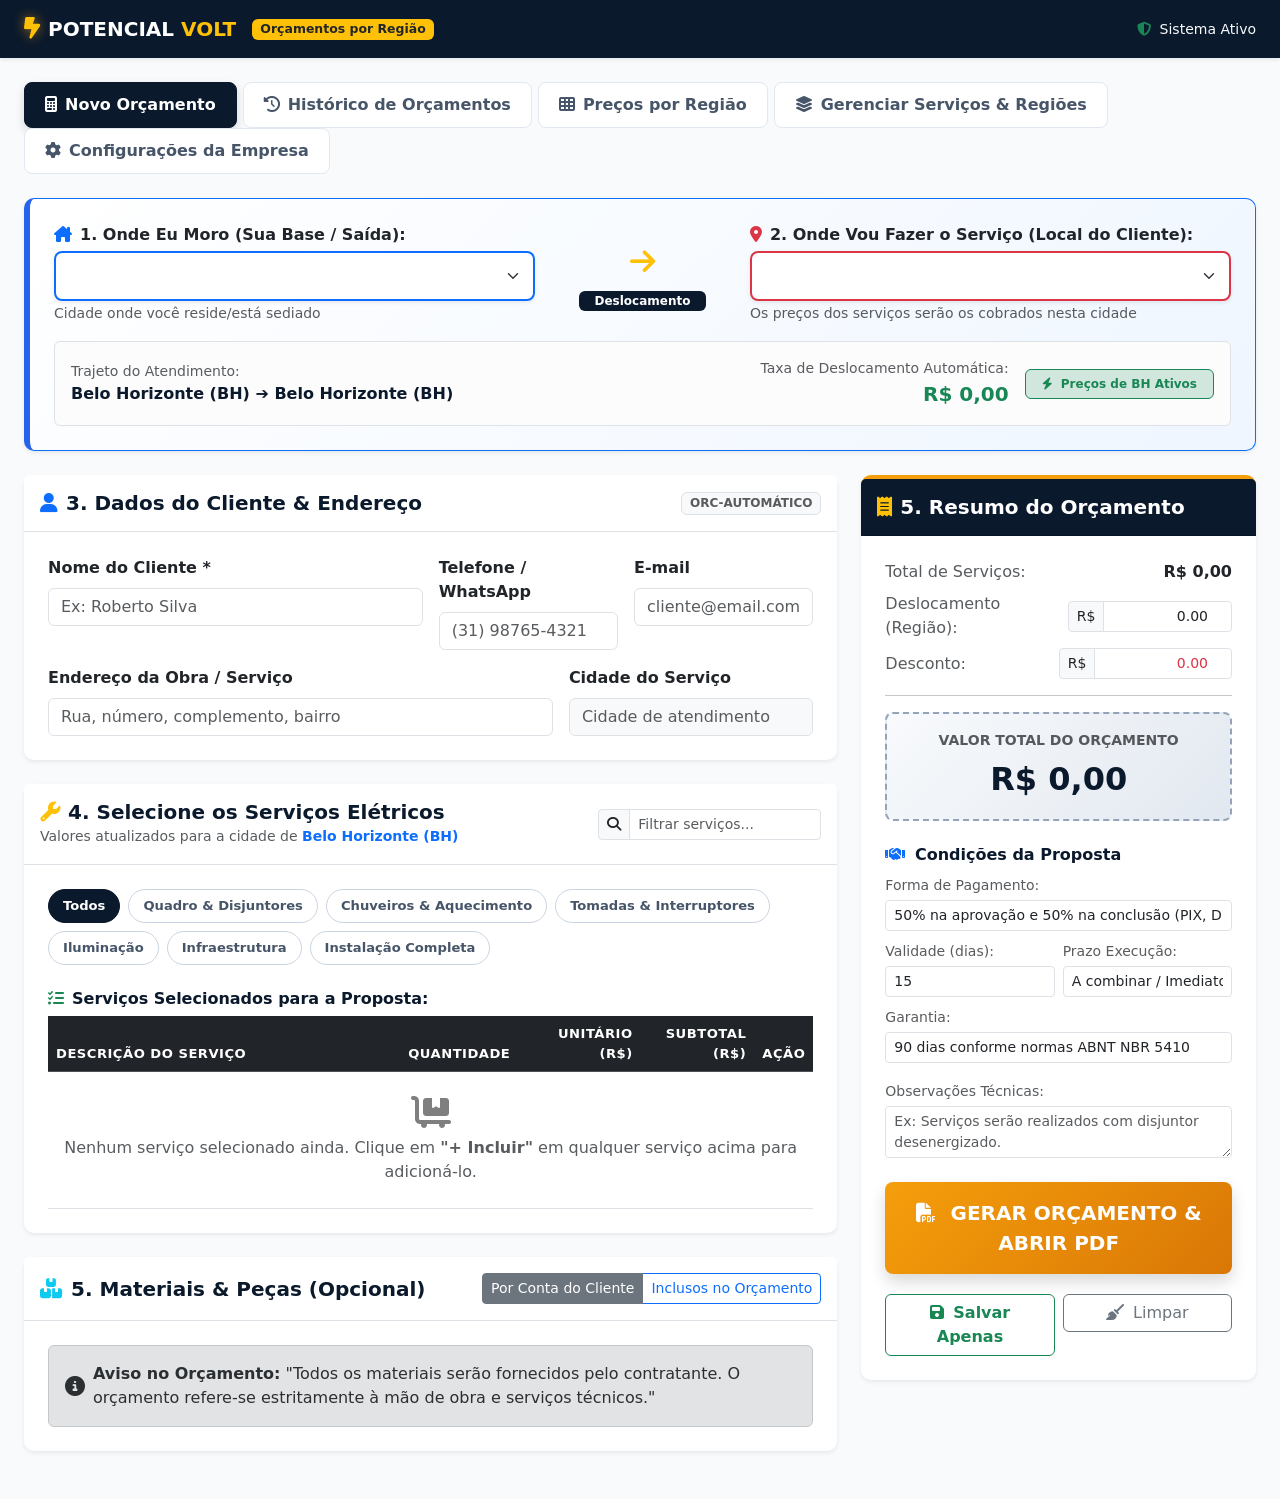
==== templates/index.html @ 9f89e62c "Publicacao Potencial Volt na Vercel" ====
<!DOCTYPE html>
<html lang="pt-BR">
<head>
    <meta charset="UTF-8">
    <meta name="viewport" content="width=device-width, initial-scale=1.0, user-scalable=no">
    <title>Potencial Volt - Orçamentos Elétricos</title>
    <!-- PWA / App Mobile -->
    <link rel="manifest" href="/static/manifest.json">
    <meta name="theme-color" content="#0f172a">
    <meta name="apple-mobile-web-app-capable" content="yes">
    <meta name="apple-mobile-web-app-status-bar-style" content="black-translucent">
    <meta name="apple-mobile-web-app-title" content="Potencial Volt">
    <link rel="icon" type="image/svg+xml" href="/static/icons/icon.svg">
    <link rel="apple-touch-icon" href="/static/icons/icon.svg">
    <!-- Bootstrap 5 CSS -->
    <link href="https://cdn.jsdelivr.net/npm/bootstrap@5.3.3/dist/css/bootstrap.min.css" rel="stylesheet">
    <!-- FontAwesome Icons -->
    <link href="https://cdnjs.cloudflare.com/ajax/libs/font-awesome/6.5.1/css/all.min.css" rel="stylesheet">
    <link rel="stylesheet" href="/static/css/style.css">
</head>
<body>

    <!-- NAVBAR PRINCIPAL -->
    <nav class="navbar navbar-expand-lg navbar-dark bg-dark-navy sticky-top shadow-sm">
        <div class="container-fluid px-4">
            <a class="navbar-brand d-flex align-items-center gap-2 fw-bold" href="#">
                <span class="brand-bolt"><i class="fa-solid fa-bolt-lightning text-warning"></i></span>
                <span class="text-white">POTENCIAL <span class="text-warning">VOLT</span></span>
                <span class="badge bg-warning text-dark ms-2 fw-semibold fs-7">Orçamentos por Região</span>
            </a>
            <div class="d-flex align-items-center gap-2">
                <button type="button" class="btn btn-warning btn-sm fw-bold d-none text-dark shadow-sm" id="btnInstalarApp" onclick="instalarAppPWA()">
                    <i class="fa-solid fa-mobile-screen-button me-1"></i> Instalar no Celular
                </button>
                <span class="text-light small d-none d-md-inline" id="navEmpresaNome"><i class="fa-solid fa-shield-halved text-success me-1"></i> Sistema Ativo</span>
            </div>
        </div>
    </nav>

    <!-- CONTAINER PRINCIPAL -->
    <div class="container-fluid px-4 py-4">

        <!-- NAVEGAÇÃO EM ABAS -->
        <ul class="nav nav-pills custom-pills mb-4" id="mainTab" role="tablist">
            <li class="nav-item" role="presentation">
                <button class="nav-link active" id="novo-orcamento-tab" data-bs-toggle="pill" data-bs-target="#novo-orcamento" type="button" role="tab">
                    <i class="fa-solid fa-calculator me-2"></i>Novo Orçamento
                </button>
            </li>
            <li class="nav-item" role="presentation">
                <button class="nav-link" id="historico-tab" data-bs-toggle="pill" data-bs-target="#historico" type="button" role="tab" onclick="carregarHistorico()">
                    <i class="fa-solid fa-clock-rotate-left me-2"></i>Histórico de Orçamentos
                </button>
            </li>
            <li class="nav-item" role="presentation">
                <button class="nav-link" id="matriz-tab" data-bs-toggle="pill" data-bs-target="#matriz" type="button" role="tab" onclick="carregarMatrizPrecos()">
                    <i class="fa-solid fa-table-cells me-2"></i>Preços por Região
                </button>
            </li>
            <li class="nav-item" role="presentation">
                <button class="nav-link" id="cadastros-tab" data-bs-toggle="pill" data-bs-target="#cadastros" type="button" role="tab" onclick="carregarCadastros()">
                    <i class="fa-solid fa-layer-group me-2"></i>Gerenciar Serviços & Regiões
                </button>
            </li>
            <li class="nav-item" role="presentation">
                <button class="nav-link" id="config-tab" data-bs-toggle="pill" data-bs-target="#config" type="button" role="tab" onclick="carregarConfiguracoes()">
                    <i class="fa-solid fa-gear me-2"></i>Configurações da Empresa
                </button>
            </li>
        </ul>

        <!-- CONTEÚDO DAS ABAS -->
        <div class="tab-content" id="mainTabContent">

            <!-- ========================================== -->
            <!-- ABA 1: NOVO ORÇAMENTO -->
            <!-- ========================================== -->
            <div class="tab-pane fade show active" id="novo-orcamento" role="tabpanel">
                
                <!-- SELETOR DUPLO: ONDE EU MORO -> ONDE VOU FAZER O SERVIÇO -->
                <div class="card region-selector-card shadow-sm mb-4 border-primary">
                    <div class="card-body p-3 p-md-4">
                        <div class="row align-items-center g-3">
                            <div class="col-md-5">
                                <label for="selectOrigem" class="form-label fw-bold text-dark mb-1">
                                    <i class="fa-solid fa-house-chimney text-primary me-2"></i>1. Onde Eu Moro (Sua Base / Saída):
                                </label>
                                <select id="selectOrigem" class="form-select form-select-lg fw-bold border-2 border-primary shadow-sm" onchange="aoMudarRota()">
                                    <!-- Carregado via JS -->
                                </select>
                                <small class="text-muted">Cidade onde você reside/está sediado</small>
                            </div>
                            
                            <div class="col-md-2 text-center d-none d-md-block">
                                <div class="route-arrow-icon my-1">
                                    <i class="fa-solid fa-arrow-right text-warning"></i>
                                </div>
                                <span class="badge bg-navy text-white px-3 py-1">Deslocamento</span>
                            </div>

                            <div class="col-md-5">
                                <label for="selectDestino" class="form-label fw-bold text-dark mb-1">
                                    <i class="fa-solid fa-location-dot text-danger me-2"></i>2. Onde Vou Fazer o Serviço (Local do Cliente):
                                </label>
                                <select id="selectDestino" class="form-select form-select-lg fw-bold border-2 border-danger shadow-sm" onchange="aoMudarRota()">
                                    <!-- Carregado via JS -->
                                </select>
                                <small class="text-muted">Os preços dos serviços serão os cobrados nesta cidade</small>
                            </div>
                        </div>

                        <!-- BANNER DO TRAJETO E TAXA CALCULADA -->
                        <div class="alert alert-light border mt-3 mb-0 d-flex justify-content-between align-items-center flex-wrap gap-2">
                            <div>
                                <span class="text-muted small d-block">Trajeto do Atendimento:</span>
                                <strong class="fs-6 text-navy" id="textoTrajeto">Belo Horizonte (BH) ➔ Belo Horizonte (BH)</strong>
                            </div>
                            <div class="d-flex align-items-center gap-3">
                                <div class="text-end">
                                    <span class="text-muted small d-block">Taxa de Deslocamento Automática:</span>
                                    <strong class="fs-5 text-success" id="badgeTaxaDeslocamento">R$ 0,00</strong>
                                </div>
                                <div class="badge bg-success-subtle text-success border border-success px-3 py-2">
                                    <i class="fa-solid fa-bolt me-1"></i> Preços de <span id="badgeCidadeDestino">BH</span> Ativos
                                </div>
                            </div>
                        </div>
                    </div>
                </div>

                <div class="row g-4">
                    <!-- COLUNA ESQUERDA: CLIENTE E SERVIÇOS -->
                    <div class="col-xl-8">

                        <!-- DADOS DO CLIENTE -->
                        <div class="card shadow-sm mb-4 border-0">
                            <div class="card-header bg-white py-3 border-bottom d-flex justify-content-between align-items-center">
                                <h5 class="mb-0 fw-bold text-navy"><i class="fa-solid fa-user me-2 text-primary"></i>3. Dados do Cliente & Endereço</h5>
                                <div class="d-flex align-items-center gap-2">
                                    <span class="badge bg-warning text-dark border d-none" id="bannerModoEdicao"><i class="fa-solid fa-pen-to-square me-1"></i> Editando Orçamento</span>
                                    <span class="badge bg-light text-muted border" id="numeroOrcamentoPreview">ORC-AUTOMÁTICO</span>
                                </div>
                            </div>
                            <div class="card-body p-4">
                                <input type="hidden" id="orcamentoEmEdicaoId" value="">
                                <div class="row g-3">
                                    <div class="col-md-6">
                                        <label class="form-label fw-semibold">Nome do Cliente *</label>
                                        <input type="text" class="form-control" id="clienteNome" placeholder="Ex: Roberto Silva" required>
                                    </div>
                                    <div class="col-md-3">
                                        <label class="form-label fw-semibold">Telefone / WhatsApp</label>
                                        <input type="text" class="form-control" id="clienteTelefone" placeholder="(31) 98765-4321">
                                    </div>
                                    <div class="col-md-3">
                                        <label class="form-label fw-semibold">E-mail</label>
                                        <input type="email" class="form-control" id="clienteEmail" placeholder="cliente@email.com">
                                    </div>
                                    <div class="col-md-8">
                                        <label class="form-label fw-semibold">Endereço da Obra / Serviço</label>
                                        <input type="text" class="form-control" id="clienteEndereco" placeholder="Rua, número, complemento, bairro">
                                    </div>
                                    <div class="col-md-4">
                                        <label class="form-label fw-semibold">Cidade do Serviço</label>
                                        <input type="text" class="form-control bg-light" id="clienteCidade" placeholder="Cidade de atendimento" readonly>
                                    </div>
                                </div>
                            </div>
                        </div>

                        <!-- FORMULÁRIO DE SELEÇÃO DE SERVIÇOS -->
                        <div class="card shadow-sm mb-4 border-0">
                            <div class="card-header bg-white py-3 border-bottom d-flex justify-content-between align-items-center flex-wrap gap-2">
                                <div>
                                    <h5 class="mb-0 fw-bold text-navy"><i class="fa-solid fa-wrench me-2 text-warning"></i>4. Selecione os Serviços Elétricos</h5>
                                    <small class="text-muted">Valores atualizados para a cidade de <strong class="text-primary" id="subtituloCidadeServicos">Belo Horizonte (BH)</strong></small>
                                </div>
                                <div class="input-group input-group-sm w-auto">
                                    <span class="input-group-text bg-light"><i class="fa-solid fa-magnifying-glass"></i></span>
                                    <input type="text" class="form-control" id="buscaServicoRapido" placeholder="Filtrar serviços..." onkeyup="filtrarCatalogoServicos()">
                                </div>
                            </div>
                            <div class="card-body p-4">

                                <!-- FILTRO DE CATEGORIAS -->
                                <div class="d-flex flex-wrap gap-2 mb-3" id="containerCategoriasFiltro">
                                    <button type="button" class="category-pill-btn active" onclick="filtrarPorCategoria('todas', this)">Todos</button>
                                    <button type="button" class="category-pill-btn" onclick="filtrarPorCategoria('Quadro de Distribuição', this)">Quadro & Disjuntores</button>
                                    <button type="button" class="category-pill-btn" onclick="filtrarPorCategoria('Chuveiros & Aquecimento', this)">Chuveiros & Aquecimento</button>
                                    <button type="button" class="category-pill-btn" onclick="filtrarPorCategoria('Tomadas e Interruptores', this)">Tomadas & Interruptores</button>
                                    <button type="button" class="category-pill-btn" onclick="filtrarPorCategoria('Iluminação', this)">Iluminação</button>
                                    <button type="button" class="category-pill-btn" onclick="filtrarPorCategoria('Infraestrutura', this)">Infraestrutura</button>
                                    <button type="button" class="category-pill-btn" onclick="filtrarPorCategoria('Instalação Completa', this)">Instalação Completa</button>
                                </div>

                                <!-- GRADE DE CARDS DE SERVIÇOS PARA SELEÇÃO DIRETA -->
                                <div class="row g-3 mb-4" id="gradeCardsServicos" style="max-height: 480px; overflow-y: auto;">
                                    <!-- Renderizado dinamicamente via JS -->
                                </div>

                                <!-- TABELA DE ITENS SELECIONADOS NO ORÇAMENTO -->
                                <h6 class="fw-bold text-navy mt-4 mb-2"><i class="fa-solid fa-list-check me-2 text-success"></i>Serviços Selecionados para a Proposta:</h6>
                                <div class="table-responsive">
                                    <table class="table table-hover align-middle mb-0" id="tabelaItensOrcamento">
                                        <thead class="table-dark">
                                            <tr>
                                                <th style="width: 48%;">Descrição do Serviço</th>
                                                <th style="width: 16%;" class="text-center">Quantidade</th>
                                                <th style="width: 16%;" class="text-end">Unitário (R$)</th>
                                                <th style="width: 15%;" class="text-end">Subtotal (R$)</th>
                                                <th style="width: 5%;" class="text-center">Ação</th>
                                            </tr>
                                        </thead>
                                        <tbody id="corpoItensOrcamento">
                                            <tr id="linhaSemItens">
                                                <td colspan="5" class="text-center py-4 text-muted">
                                                    <i class="fa-solid fa-cart-flatbed fa-2x mb-2 text-black-50 d-block"></i>
                                                    Nenhum serviço selecionado ainda. Clique em <strong>"+ Incluir"</strong> em qualquer serviço acima para adicioná-lo.
                                                </td>
                                            </tr>
                                        </tbody>
                                    </table>
                                </div>
                            </div>
                        </div>

                        <!-- MATERIAIS (OPCIONAL) -->
                        <div class="card shadow-sm mb-4 border-0">
                            <div class="card-header bg-white py-3 border-bottom">
                                <div class="d-flex justify-content-between align-items-center flex-wrap gap-2">
                                    <h5 class="mb-0 fw-bold text-navy"><i class="fa-solid fa-boxes-stacked me-2 text-info"></i>5. Materiais & Peças (Opcional)</h5>
                                    <div class="d-flex gap-2 align-items-center flex-wrap">
                                        <div class="btn-group btn-group-sm" role="group">
                                            <input type="radio" class="btn-check" name="materiaisModo" id="modoMatCliente" value="cliente" checked onchange="atualizarModoMateriais()">
                                            <label class="btn btn-outline-secondary" for="modoMatCliente">Por Conta do Cliente</label>

                                            <input type="radio" class="btn-check" name="materiaisModo" id="modoMatIncluso" value="incluso" onchange="atualizarModoMateriais()">
                                            <label class="btn btn-outline-primary" for="modoMatIncluso">Inclusos no Orçamento</label>
                                        </div>
                                    </div>
                                </div>
                            </div>
                            <div class="card-body p-4" id="painelMateriais">
                                <div id="alertaMateriaisCliente" class="alert alert-secondary d-flex align-items-center gap-2 mb-0">
                                    <i class="fa-solid fa-circle-info fs-5"></i>
                                    <div><strong>Aviso no Orçamento:</strong> "Todos os materiais serão fornecidos pelo contratante. O orçamento refere-se estritamente à mão de obra e serviços técnicos."</div>
                                </div>

                                <div id="areaAdicionarMateriais" style="display: none;">
                                    <!-- BOTÃO SUGERIR MATERIAIS -->
                                    <div class="alert alert-info border-info d-flex justify-content-between align-items-center mb-3 py-2">
                                        <div>
                                            <i class="fa-solid fa-wand-magic-sparkles me-2"></i>
                                            <strong>Sugestão Automática:</strong> O sistema pode sugerir os principais componentes com preços de mercado (BH/MG) baseado nos serviços selecionados.
                                        </div>
                                        <button type="button" class="btn btn-info btn-sm fw-bold text-white ms-3 text-nowrap" onclick="sugerirMateriais()" id="btnSugerirMateriais">
                                            <i class="fa-solid fa-bolt me-1"></i> Sugerir Materiais
                                        </button>
                                    </div>

                                    <div class="p-3 bg-light rounded-3 mb-3 border">
                                        <div class="row g-2 align-items-end">
                                            <div class="col-md-5">
                                                <label class="form-label fw-semibold small text-muted">Descrição do Material</label>
                                                <input type="text" class="form-control" id="inputMatDescricao" placeholder="Ex: Cabo Flexível 6mm², Disjuntor 32A...">
                                            </div>
                                            <div class="col-md-2">
                                                <label class="form-label fw-semibold small text-muted">Unidade</label>
                                                <input type="text" class="form-control" id="inputMatUnidade" value="un" placeholder="un / m / rolo">
                                            </div>
                                            <div class="col-md-2">
                                                <label class="form-label fw-semibold small text-muted">Quantidade</label>
                                                <input type="number" class="form-control" id="inputMatQtd" value="1" min="1" step="0.5">
                                            </div>
                                            <div class="col-md-2">
                                                <label class="form-label fw-semibold small text-muted">Valor Unit. (R$)</label>
                                                <input type="number" class="form-control" id="inputMatPreco" value="0.00" step="0.5">
                                            </div>
                                            <div class="col-md-1">
                                                <button type="button" class="btn btn-info text-white w-100 fw-bold" onclick="adicionarMaterial()">
                                                    <i class="fa-solid fa-plus"></i>
                                                </button>
                                            </div>
                                        </div>
                                    </div>
                                    <div class="table-responsive">
                                        <table class="table table-sm align-middle" id="tabelaMateriais">
                                            <thead class="table-light">
                                                <tr>
                                                    <th>Material</th>
                                                    <th class="text-center">Qtd</th>
                                                    <th class="text-end">Unit. (R$)</th>
                                                    <th class="text-end">Subtotal (R$)</th>
                                                    <th class="text-center">Ação</th>
                                                </tr>
                                            </thead>
                                            <tbody id="corpoMateriais">
                                                <tr><td colspan="5" class="text-center text-muted small py-2">Nenhum material listado.</td></tr>
                                            </tbody>
                                        </table>
                                    </div>
                                </div>
                            </div>
                        </div>

                    </div>

                    <!-- COLUNA DIREITA: RESUMO, CONDIÇÕES E EMISSÃO -->
                    <div class="col-xl-4">

                        <!-- CARD RESUMO FINANCEIRO -->
                        <div class="card shadow-sm mb-4 border-0 card-totais sticky-lg-top" style="top: 80px;">
                            <div class="card-header bg-navy text-white py-3">
                                <h5 class="mb-0 fw-bold"><i class="fa-solid fa-receipt me-2 text-warning"></i>5. Resumo do Orçamento</h5>
                            </div>
                            <div class="card-body p-4">

                                <div class="d-flex justify-content-between mb-2">
                                    <span class="text-muted">Total de Serviços:</span>
                                    <strong class="fs-6" id="resumoTotalServicos">R$ 0,00</strong>
                                </div>

                                <div class="d-flex justify-content-between mb-2" id="linhaResumoMateriais" style="display: none !important;">
                                    <span class="text-muted">Total de Materiais:</span>
                                    <strong class="fs-6 text-info" id="resumoTotalMateriais">R$ 0,00</strong>
                                </div>

                                <div class="d-flex justify-content-between align-items-center mb-2">
                                    <span class="text-muted">Deslocamento (<span id="resumoNomeRegiao">Região</span>):</span>
                                    <div class="input-group input-group-sm w-50">
                                        <span class="input-group-text">R$</span>
                                        <input type="number" class="form-control text-end" id="inputTaxaDeslocamento" value="0.00" step="5" onchange="recalcularTotais()">
                                    </div>
                                </div>

                                <div class="d-flex justify-content-between align-items-center mb-3">
                                    <span class="text-muted">Desconto:</span>
                                    <div class="input-group input-group-sm w-50">
                                        <span class="input-group-text">R$</span>
                                        <input type="number" class="form-control text-end text-danger" id="inputDesconto" value="0.00" step="5" onchange="recalcularTotais()">
                                    </div>
                                </div>

                                <hr>

                                <div class="total-geral-box p-3 rounded-3 text-center mb-4">
                                    <div class="text-muted small text-uppercase fw-bold mb-1">VALOR TOTAL DO ORÇAMENTO</div>
                                    <div class="fs-2 fw-bolder text-navy" id="resumoTotalGeral">R$ 0,00</div>
                                </div>

                                <!-- CONDIÇÕES COMERCIAIS -->
                                <h6 class="fw-bold text-navy mb-2"><i class="fa-solid fa-handshake me-1 text-primary"></i> Condições da Proposta</h6>
                                
                                <div class="mb-2">
                                    <label class="form-label small text-muted mb-1">Forma de Pagamento:</label>
                                    <input type="text" class="form-control form-control-sm" id="condPagamento" value="50% na aprovação e 50% na conclusão (PIX, Dinheiro ou Cartão)">
                                </div>

                                <div class="row g-2 mb-2">
                                    <div class="col-6">
                                        <label class="form-label small text-muted mb-1">Validade (dias):</label>
                                        <input type="number" class="form-control form-control-sm" id="condValidade" value="15">
                                    </div>
                                    <div class="col-6">
                                        <label class="form-label small text-muted mb-1">Prazo Execução:</label>
                                        <input type="text" class="form-control form-control-sm" id="condPrazo" value="A combinar / Imediato">
                                    </div>
                                </div>

                                <div class="mb-3">
                                    <label class="form-label small text-muted mb-1">Garantia:</label>
                                    <input type="text" class="form-control form-control-sm" id="condGarantia" value="90 dias conforme normas ABNT NBR 5410">
                                </div>

                                <div class="mb-4">
                                    <label class="form-label small text-muted mb-1">Observações Técnicas:</label>
                                    <textarea class="form-control form-control-sm" id="condObservacoes" rows="2" placeholder="Ex: Serviços serão realizados com disjuntor desenergizado."></textarea>
                                </div>

                                <!-- BOTÕES DE AÇÃO -->
                                <div class="d-grid gap-2">
                                    <button type="button" class="btn btn-generate-quote btn-lg fw-bolder py-3 shadow fs-5" onclick="gerarOrcamentoEImprimirPDF()">
                                        <i class="fa-solid fa-file-pdf me-2"></i> GERAR ORÇAMENTO & ABRIR PDF
                                    </button>
                                    <div class="row g-2 mt-1">
                                        <div class="col-6">
                                            <button type="button" class="btn btn-outline-success w-100 fw-bold" onclick="salvarOrcamento(false)">
                                                <i class="fa-solid fa-floppy-disk me-1"></i> Salvar Apenas
                                            </button>
                                        </div>
                                        <div class="col-6">
                                            <button type="button" class="btn btn-outline-secondary w-100" onclick="limparFormularioOrcamento()">
                                                <i class="fa-solid fa-broom me-1"></i> Limpar
                                            </button>
                                        </div>
                                    </div>
                                </div>

                            </div>
                        </div>

                    </div>
                </div>

            </div>

            <!-- ========================================== -->
            <!-- ABA 2: HISTÓRICO DE ORÇAMENTOS -->
            <!-- ========================================== -->
            <div class="tab-pane fade" id="historico" role="tabpanel">
                <div class="card shadow-sm border-0">
                    <div class="card-header bg-white py-3 border-bottom d-flex justify-content-between align-items-center flex-wrap gap-2">
                        <div>
                            <h5 class="mb-0 fw-bold text-navy"><i class="fa-solid fa-folder-open me-2 text-primary"></i>Histórico de Orçamentos Emitidos</h5>
                            <small class="text-muted"><i class="fa-solid fa-computer-mouse me-1 text-primary"></i>Dê <strong>2 cliques</strong> em qualquer orçamento na tabela para abri-lo / imprimir diretamente em PDF.</small>
                        </div>
                        <div class="d-flex gap-2">
                            <input type="text" class="form-control form-control-sm" id="filtroHistorico" placeholder="Pesquisar por cliente, número ou região..." onkeyup="filtrarTabelaHistorico()">
                            <button class="btn btn-outline-primary btn-sm" onclick="carregarHistorico()"><i class="fa-solid fa-rotate-right"></i></button>
                        </div>
                    </div>
                    <div class="card-body p-4">
                        <div class="table-responsive">
                            <table class="table table-hover align-middle" id="tabelaHistorico">
                                <thead class="table-dark">
                                    <tr>
                                        <th>Número</th>
                                        <th>Data</th>
                                        <th>Cliente</th>
                                        <th>Região</th>
                                        <th class="text-end">Valor Total</th>
                                        <th class="text-center">Status</th>
                                        <th class="text-center">Ações</th>
                                    </tr>
                                </thead>
                                <tbody id="corpoHistorico">
                                    <tr><td colspan="7" class="text-center py-4 text-muted">Carregando histórico...</td></tr>
                                </tbody>
                            </table>
                        </div>
                    </div>
                </div>
            </div>

            <!-- ========================================== -->
            <!-- ABA 3: TABELA DE PREÇOS POR REGIÃO -->
            <!-- ========================================== -->
            <div class="tab-pane fade" id="matriz" role="tabpanel">
                <div class="card shadow-sm border-0">
                    <div class="card-header bg-white py-3 border-bottom d-flex justify-content-between align-items-center flex-wrap gap-2">
                        <div>
                            <h5 class="mb-0 fw-bold text-navy"><i class="fa-solid fa-table-cells me-2 text-warning"></i>Tabela Geral de Preços por Região</h5>
                            <small class="text-muted">Você pode alterar qualquer preço diretamente na tabela e clicar em "Salvar". O programa usará esses valores automaticamente nos orçamentos daquela região.</small>
                        </div>
                        <button class="btn btn-primary btn-sm" onclick="carregarMatrizPrecos()">
                            <i class="fa-solid fa-rotate-right me-1"></i>Atualizar Tabela
                        </button>
                    </div>
                    <div class="card-body p-4">
                        <div class="table-responsive" id="containerMatrizPrecos">
                            <div class="text-center py-4 text-muted">Carregando tabela de preços...</div>
                        </div>
                    </div>
                </div>
            </div>

            <!-- ========================================== -->
            <!-- ABA 4: GERENCIAR SERVIÇOS & REGIÕES -->
            <!-- ========================================== -->
            <div class="tab-pane fade" id="cadastros" role="tabpanel">
                <div class="row g-4">
                    <!-- GESTÃO DE REGIÕES -->
                    <div class="col-lg-5">
                        <div class="card shadow-sm border-0 mb-4">
                            <div class="card-header bg-white py-3 border-bottom d-flex justify-content-between align-items-center">
                                <h5 class="mb-0 fw-bold text-navy"><i class="fa-solid fa-map-pin me-2 text-primary"></i>Regiões de Atendimento</h5>
                                <button class="btn btn-sm btn-primary" onclick="abrirModalNovaRegiao()"><i class="fa-solid fa-plus me-1"></i>Nova Região</button>
                            </div>
                            <div class="card-body p-4">
                                <p class="text-muted small">Cadastre as cidades, bairros ou zonas de atendimento. Ao adicionar uma região, os preços são calculados automaticamente e podem ser personalizados.</p>
                                <div class="list-group" id="listaRegioesCadastradas">
                                    <!-- Carregado via JS -->
                                </div>
                            </div>
                        </div>
                    </div>

                    <!-- GESTÃO DE SERVIÇOS -->
                    <div class="col-lg-7">
                        <div class="card shadow-sm border-0 mb-4">
                            <div class="card-header bg-white py-3 border-bottom d-flex justify-content-between align-items-center">
                                <h5 class="mb-0 fw-bold text-navy"><i class="fa-solid fa-screwdriver-wrench me-2 text-warning"></i>Catálogo de Serviços Elétricos</h5>
                                <button class="btn btn-sm btn-warning fw-bold" onclick="abrirModalNovoServico()"><i class="fa-solid fa-plus me-1"></i>Novo Serviço</button>
                            </div>
                            <div class="card-body p-4">
                                <div class="table-responsive">
                                    <table class="table table-hover align-middle table-sm" id="tabelaServicosCadastrados">
                                        <thead class="table-light">
                                            <tr>
                                                <th>Serviço</th>
                                                <th>Categoria</th>
                                                <th>Unidade</th>
                                                <th class="text-end">Preço Base (R$)</th>
                                                <th class="text-center">Ações</th>
                                            </tr>
                                        </thead>
                                        <tbody id="corpoServicosCadastrados">
                                            <!-- Carregado via JS -->
                                        </tbody>
                                    </table>
                                </div>
                            </div>
                        </div>
                    </div>
                </div>
            </div>

            <!-- ========================================== -->
            <!-- ABA 5: CONFIGURAÇÕES DA EMPRESA -->
            <!-- ========================================== -->
            <div class="tab-pane fade" id="config" role="tabpanel">
                <div class="card shadow-sm border-0">
                    <div class="card-header bg-white py-3 border-bottom">
                        <h5 class="mb-0 fw-bold text-navy"><i class="fa-solid fa-building me-2 text-primary"></i>Dados da Potencial Volt para o Cabeçalho do Orçamento</h5>
                    </div>
                    <div class="card-body p-4">
                        <form id="formConfiguracoes" onsubmit="salvarConfiguracoes(event)">
                            <div class="row g-3">
                                <div class="col-md-6">
                                    <label class="form-label fw-semibold">Nome da Empresa</label>
                                    <input type="text" class="form-control" id="cfgEmpresaNome" required>
                                </div>
                                <div class="col-md-6">
                                    <label class="form-label fw-semibold">Slogan / Descrição Curta</label>
                                    <input type="text" class="form-control" id="cfgEmpresaSlogan">
                                </div>
                                <div class="col-md-4">
                                    <label class="form-label fw-semibold">Eletricista / Responsável Técnico</label>
                                    <input type="text" class="form-control" id="cfgResponsavelNome" required>
                                </div>
                                <div class="col-md-4">
                                    <label class="form-label fw-semibold">Telefone / WhatsApp</label>
                                    <input type="text" class="form-control" id="cfgTelefone">
                                </div>
                                <div class="col-md-4">
                                    <label class="form-label fw-semibold">E-mail</label>
                                    <input type="email" class="form-control" id="cfgEmail">
                                </div>
                                <div class="col-md-6">
                                    <label class="form-label fw-semibold">Chave PIX para Pagamentos</label>
                                    <input type="text" class="form-control" id="cfgChavePix" placeholder="CNPJ, E-mail, Celular ou Chave Aleatória">
                                </div>
                                <div class="col-md-6">
                                    <label class="form-label fw-semibold">Cidade Sede</label>
                                    <input type="text" class="form-control" id="cfgCidadeSede">
                                </div>
                                <div class="col-md-6">
                                    <label class="form-label fw-semibold">Termo Padrão de Garantia</label>
                                    <textarea class="form-control" id="cfgGarantiaPadrao" rows="2"></textarea>
                                </div>
                                <div class="col-md-6">
                                    <label class="form-label fw-semibold">Forma Padrão de Pagamento</label>
                                    <textarea class="form-control" id="cfgFormaPagamentoPadrao" rows="2"></textarea>
                                </div>
                            </div>
                            <div class="mt-4 text-end">
                                <button type="submit" class="btn btn-primary px-4 fw-bold">
                                    <i class="fa-solid fa-floppy-disk me-2"></i>Salvar Dados da Empresa
                                </button>
                            </div>
                        </form>
                    </div>
                </div>
            </div>

        </div>

    </div>

    <!-- ==================== MODAL COPIAR WHATSAPP ==================== -->
    <div class="modal fade" id="modalWhatsApp" tabindex="-1">
        <div class="modal-dialog modal-dialog-centered">
            <div class="modal-content">
                <div class="modal-header bg-success text-white">
                    <h5 class="modal-title"><i class="fa-brands fa-whatsapp me-2"></i>Enviar pelo WhatsApp</h5>
                    <button type="button" class="btn-close btn-close-white" data-bs-dismiss="modal"></button>
                </div>
                <div class="modal-body">
                    <p class="small text-muted mb-2">Mensagem formatada e pronta para enviar ao cliente:</p>
                    <textarea class="form-control font-monospace small" id="textoWhatsApp" rows="12" readonly></textarea>
                </div>
                <div class="modal-footer">
                    <button type="button" class="btn btn-secondary" data-bs-dismiss="modal">Fechar</button>
                    <button type="button" class="btn btn-success fw-bold" onclick="copiarTextoWhatsApp()">
                        <i class="fa-solid fa-copy me-1"></i> Copiar Mensagem
                    </button>
                </div>
            </div>
        </div>
    </div>

    <!-- ==================== MODAL NOVA REGIÃO ==================== -->
    <div class="modal fade" id="modalRegiao" tabindex="-1">
        <div class="modal-dialog modal-dialog-centered">
            <div class="modal-content">
                <div class="modal-header bg-navy text-white">
                    <h5 class="modal-title" id="modalRegiaoTitulo"><i class="fa-solid fa-map-location-dot me-2"></i>Cadastrar Região</h5>
                    <button type="button" class="btn-close btn-close-white" data-bs-dismiss="modal"></button>
                </div>
                <div class="modal-body">
                    <form id="formRegiao">
                        <input type="hidden" id="modalRegiaoId">
                        <div class="mb-3">
                            <label class="form-label fw-semibold">Nome da Região *</label>
                            <input type="text" class="form-control" id="modalRegiaoNome" placeholder="Ex: Zona Norte, ABC Paulista, Guarujá" required>
                        </div>
                        <div class="mb-3">
                            <label class="form-label fw-semibold">Cidades / Bairros Abrangidos</label>
                            <input type="text" class="form-control" id="modalRegiaoDescricao" placeholder="Ex: Santo André, São Bernardo, São Caetano">
                        </div>
                        <div class="row g-2 mb-3">
                            <div class="col-6">
                                <label class="form-label fw-semibold">Taxa Deslocamento (R$)</label>
                                <input type="number" class="form-control" id="modalRegiaoTaxa" value="0.00" step="5">
                            </div>
                            <div class="col-6">
                                <label class="form-label fw-semibold">Multiplicador Base</label>
                                <input type="number" class="form-control" id="modalRegiaoMult" value="1.0" step="0.05" title="Ex: 1.20 aplica 20% a mais do preço base">
                                <small class="text-muted">1.0 = base | 1.25 = +25%</small>
                            </div>
                        </div>
                    </form>
                </div>
                <div class="modal-footer">
                    <button type="button" class="btn btn-secondary" data-bs-dismiss="modal">Cancelar</button>
                    <button type="button" class="btn btn-primary fw-bold" onclick="salvarModalRegiao()">Salvar Região</button>
                </div>
            </div>
        </div>
    </div>

    <!-- ==================== MODAL NOVO SERVIÇO ==================== -->
    <div class="modal fade" id="modalServico" tabindex="-1">
        <div class="modal-dialog modal-dialog-centered">
            <div class="modal-content">
                <div class="modal-header bg-navy text-white">
                    <h5 class="modal-title" id="modalServicoTitulo"><i class="fa-solid fa-wrench me-2 text-warning"></i>Cadastrar Serviço Elétrico</h5>
                    <button type="button" class="btn-close btn-close-white" data-bs-dismiss="modal"></button>
                </div>
                <div class="modal-body">
                    <form id="formServico">
                        <input type="hidden" id="modalServicoId">
                        <div class="mb-3">
                            <label class="form-label fw-semibold">Nome do Serviço *</label>
                            <input type="text" class="form-control" id="modalServicoNome" placeholder="Ex: Instalação de Ponto de Chuveiro" required>
                        </div>
                        <div class="row g-2 mb-3">
                            <div class="col-6">
                                <label class="form-label fw-semibold">Categoria</label>
                                <select class="form-select" id="modalServicoCategoria">
                                    <option value="Quadro de Distribuição">Quadro de Distribuição</option>
                                    <option value="Tomadas e Interruptores">Tomadas e Interruptores</option>
                                    <option value="Iluminação">Iluminação</option>
                                    <option value="Chuveiros & Aquecimento">Chuveiros & Aquecimento</option>
                                    <option value="Infraestrutura">Infraestrutura</option>
                                    <option value="Instalação Completa">Instalação Completa</option>
                                    <option value="Automação & Sensores">Automação & Sensores</option>
                                    <option value="Climatização">Climatização</option>
                                    <option value="Diagnóstico & Laudos">Diagnóstico & Laudos</option>
                                    <option value="Geral">Geral</option>
                                </select>
                            </div>
                            <div class="col-6">
                                <label class="form-label fw-semibold">Unidade de Medida</label>
                                <input type="text" class="form-control" id="modalServicoUnidade" value="unidade" placeholder="unidade, metro, ponto, hora">
                            </div>
                        </div>
                        <div class="mb-3">
                            <label class="form-label fw-semibold">Preço Base de Referência (R$) *</label>
                            <input type="number" class="form-control" id="modalServicoPrecoBase" step="1" required>
                            <small class="text-muted">Servirá de referência para calcular o preço padrão de cada região.</small>
                        </div>
                        <div class="mb-3">
                            <label class="form-label fw-semibold">Descrição / Detalhes Técnicos</label>
                            <textarea class="form-control" id="modalServicoDescricao" rows="2" placeholder="O que está incluso na execução do serviço"></textarea>
                        </div>
                    </form>
                </div>
                <div class="modal-footer">
                    <button type="button" class="btn btn-secondary" data-bs-dismiss="modal">Cancelar</button>
                    <button type="button" class="btn btn-warning fw-bold" onclick="salvarModalServico()">Salvar Serviço</button>
                </div>
            </div>
        </div>
    </div>

    <!-- ==================== MODAL ORÇAMENTO PRONTO ==================== -->
    <div class="modal fade" id="modalOrcamentoPronto" tabindex="-1">
        <div class="modal-dialog modal-dialog-centered">
            <div class="modal-content border-0 shadow-lg">
                <div class="modal-header bg-navy text-white">
                    <h5 class="modal-title"><i class="fa-solid fa-circle-check text-success me-2"></i>Orçamento Gerado com Sucesso!</h5>
                    <button type="button" class="btn-close btn-close-white" data-bs-dismiss="modal"></button>
                </div>
                <div class="modal-body text-center p-4">
                    <div class="badge bg-light text-navy border fs-6 mb-2" id="prontoOrcNumero">ORC-2026-0001</div>
                    <h4 class="fw-bolder text-navy mb-1" id="prontoOrcCliente">Cliente</h4>
                    <p class="text-muted small mb-3" id="prontoOrcTrajeto">Belo Horizonte (BH) ➔ Lagoa Santa</p>
                    
                    <div class="p-3 bg-light rounded-3 border mb-3">
                        <span class="text-muted small d-block">VALOR TOTAL DO ORÇAMENTO:</span>
                        <span class="fs-2 fw-bolder text-success" id="prontoOrcTotal">R$ 0,00</span>
                    </div>

                    <div class="d-grid gap-2">
                        <a href="#" target="_blank" class="btn btn-warning btn-lg fw-bold shadow-sm" id="btnProntoImprimirPDF">
                            <i class="fa-solid fa-print me-2"></i> Abrir & Imprimir PDF
                        </a>
                        <button type="button" class="btn btn-success fw-bold" id="btnProntoWhatsApp" onclick="abrirModalWhatsApp(ultimoOrcamentoId)">
                            <i class="fa-brands fa-whatsapp me-2"></i> Enviar pelo WhatsApp
                        </button>
                    </div>
                </div>
                <div class="modal-footer">
                    <button type="button" class="btn btn-secondary w-100" data-bs-dismiss="modal">Criar Novo Orçamento</button>
                </div>
            </div>
        </div>
    </div>

    <!-- Bootstrap 5 JS Bundle -->
    <script src="https://cdn.jsdelivr.net/npm/bootstrap@5.3.3/dist/js/bootstrap.bundle.min.js"></script>
    <script src="/static/js/app.js"></script>

</body>
</html>
---- static/css/style.css ----
/* ESTILOS GERAIS - POTENCIAL VOLT */
:root {
    --navy-main: #0b192c;
    --navy-light: #1e293b;
    --electric-gold: #f59e0b;
    --electric-yellow: #fbbf24;
    --accent-blue: #2563eb;
    --bg-page: #f8fafc;
}

body {
    background-color: var(--bg-page);
    font-family: 'Segoe UI', system-ui, -apple-system, BlinkMacSystemFont, Roboto, sans-serif;
    color: #1e293b;
    min-height: 100vh;
}

.bg-dark-navy {
    background-color: var(--navy-main) !important;
}

.bg-navy {
    background-color: var(--navy-main) !important;
}

.text-navy {
    color: var(--navy-main) !important;
}

.btn-navy {
    background-color: var(--navy-main);
    color: #ffffff;
}

.btn-navy:hover {
    background-color: #162a45;
    color: #ffffff;
}

/* NAVBAR */
.brand-bolt {
    font-size: 1.35rem;
    filter: drop-shadow(0 0 6px rgba(245, 158, 11, 0.6));
}

.fs-7 {
    font-size: 0.78rem;
}

/* PILLS DE NAVEGAÇÃO */
.custom-pills .nav-link {
    color: #475569;
    font-weight: 600;
    padding: 10px 20px;
    border-radius: 8px;
    margin-right: 6px;
    transition: all 0.2s ease;
    background: #ffffff;
    border: 1px solid #e2e8f0;
}

.custom-pills .nav-link:hover {
    color: var(--navy-main);
    background-color: #f1f5f9;
}

.custom-pills .nav-link.active {
    background-color: var(--navy-main);
    color: #ffffff;
    border-color: var(--navy-main);
    box-shadow: 0 4px 10px rgba(11, 25, 44, 0.15);
}

/* DESTAQUE DO SELETOR DE REGIÃO */
.region-selector-card {
    background: linear-gradient(135deg, #ffffff 0%, #eff6ff 100%);
    border-left: 6px solid var(--accent-blue) !important;
    border-radius: 10px;
}

.badge-region-info {
    min-width: 140px;
}

/* CARDS */
.card {
    border-radius: 10px;
}

.card-totais {
    border-top: 4px solid var(--electric-gold) !important;
}

.total-geral-box {
    background: linear-gradient(135deg, #f8fafc 0%, #e2e8f0 100%);
    border: 2px dashed #94a3b8;
}

/* TABELAS */
.table thead th {
    font-size: 0.82rem;
    text-transform: uppercase;
    letter-spacing: 0.5px;
}

.table-sm td, .table-sm th {
    padding: 0.5rem;
}

/* TABELA DE MATRIZ DE PREÇOS */
.input-preco-matriz {
    width: 100px;
    font-weight: 600;
    text-align: right;
}

/* STATUS BADGES */
.badge-status-pendente {
    background-color: #fef3c7;
    color: #92400e;
}

.badge-status-aprovado {
    background-color: #d1fae5;
    color: #065f46;
}

.badge-status-concluido {
    background-color: #dbeafe;
    color: #1e40af;
}

.badge-status-recusado {
    background-color: #fee2e2;
    color: #991b1b;
}

/* SERVICE CARDS & FORMULÁRIO DE SELEÇÃO INTERATIVO */
.service-card {
    border: 1px solid #e2e8f0;
    border-radius: 10px;
    background: #ffffff;
    transition: all 0.2s ease;
    position: relative;
}

.service-card:hover {
    border-color: var(--accent-blue);
    box-shadow: 0 4px 12px rgba(37, 99, 235, 0.12);
}

.service-card.item-adicionado {
    border-color: #10b981;
    background-color: #f0fdf4;
}

.service-price-tag {
    font-size: 1.2rem;
    font-weight: 800;
    color: #0b192c;
}

.category-pill-btn {
    border-radius: 20px;
    font-size: 0.82rem;
    font-weight: 600;
    padding: 6px 14px;
    border: 1px solid #cbd5e1;
    background: #ffffff;
    color: #475569;
    cursor: pointer;
    transition: all 0.15s ease;
}

.category-pill-btn.active, .category-pill-btn:hover {
    background-color: var(--navy-main);
    color: #ffffff;
    border-color: var(--navy-main);
}

.route-arrow-icon {
    font-size: 1.8rem;
    color: var(--accent-blue);
}

.btn-generate-quote {
    background: linear-gradient(135deg, #f59e0b 0%, #d97706 100%);
    color: #ffffff;
    border: none;
    transition: all 0.2s ease;
}

.btn-generate-quote:hover {
    background: linear-gradient(135deg, #d97706 0%, #b45309 100%);
    color: #ffffff;
    transform: translateY(-2px);
    box-shadow: 0 8px 25px rgba(217, 119, 6, 0.4);
}
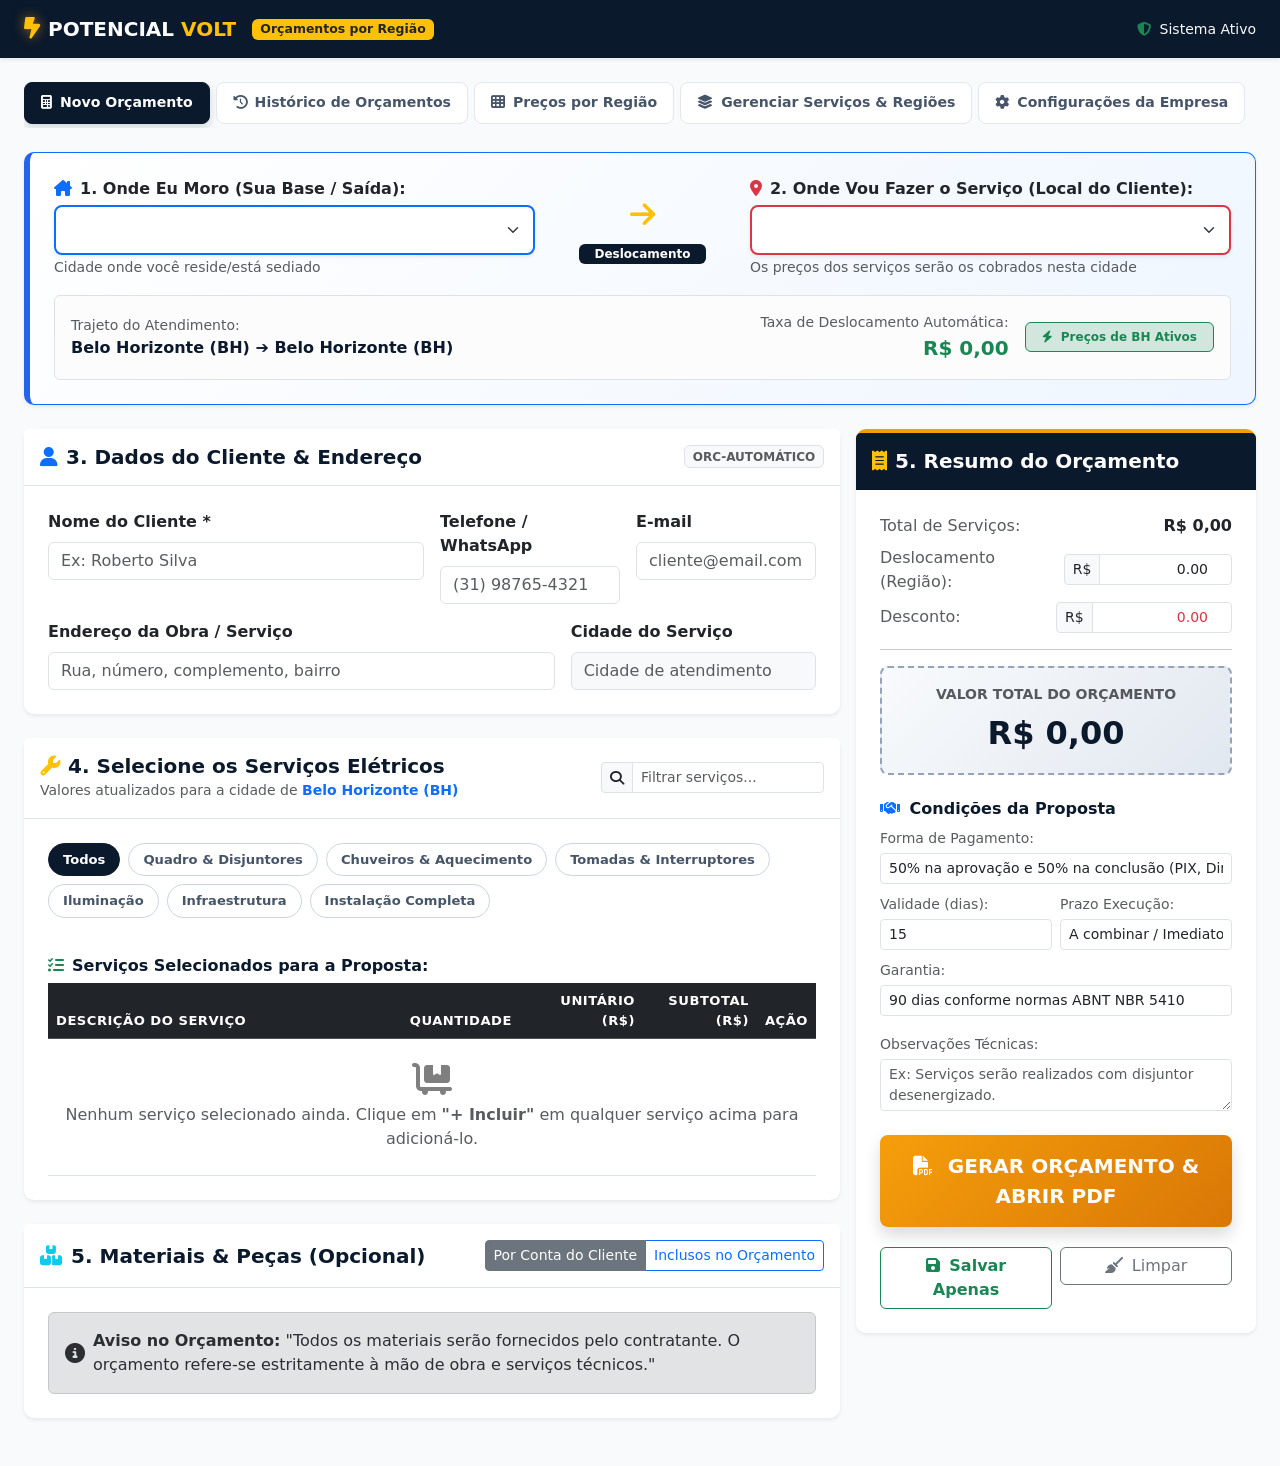
==== commit b17e0919: "Revisao completa layout 100% responsivo para celular - todas as telas" ====
--- a/templates/index.html
+++ b/templates/index.html
@@ -128,9 +128,9 @@
                     </div>
                 </div>
 
-                <div class="row g-4">
+                <div class="row g-3">
                     <!-- COLUNA ESQUERDA: CLIENTE E SERVIÇOS -->
-                    <div class="col-xl-8">
+                    <div class="col-12 col-lg-8">
 
                         <!-- DADOS DO CLIENTE -->
                         <div class="card shadow-sm mb-4 border-0">
@@ -194,7 +194,7 @@
                                 </div>
 
                                 <!-- GRADE DE CARDS DE SERVIÇOS PARA SELEÇÃO DIRETA -->
-                                <div class="row g-3 mb-4" id="gradeCardsServicos" style="max-height: 480px; overflow-y: auto;">
+                                <div class="row g-2 mb-4" id="gradeCardsServicos" style="max-height: 480px; overflow-y: auto;">
                                     <!-- Renderizado dinamicamente via JS -->
                                 </div>
 
@@ -260,25 +260,25 @@
 
                                     <div class="p-3 bg-light rounded-3 mb-3 border">
                                         <div class="row g-2 align-items-end">
-                                            <div class="col-md-5">
+                                            <div class="col-12 col-md-5">
                                                 <label class="form-label fw-semibold small text-muted">Descrição do Material</label>
                                                 <input type="text" class="form-control" id="inputMatDescricao" placeholder="Ex: Cabo Flexível 6mm², Disjuntor 32A...">
                                             </div>
-                                            <div class="col-md-2">
+                                            <div class="col-4 col-md-2">
                                                 <label class="form-label fw-semibold small text-muted">Unidade</label>
-                                                <input type="text" class="form-control" id="inputMatUnidade" value="un" placeholder="un / m / rolo">
+                                                <input type="text" class="form-control" id="inputMatUnidade" value="un" placeholder="un / m">
                                             </div>
-                                            <div class="col-md-2">
-                                                <label class="form-label fw-semibold small text-muted">Quantidade</label>
+                                            <div class="col-4 col-md-2">
+                                                <label class="form-label fw-semibold small text-muted">Qtd</label>
                                                 <input type="number" class="form-control" id="inputMatQtd" value="1" min="1" step="0.5">
                                             </div>
-                                            <div class="col-md-2">
+                                            <div class="col-4 col-md-2">
                                                 <label class="form-label fw-semibold small text-muted">Valor Unit. (R$)</label>
                                                 <input type="number" class="form-control" id="inputMatPreco" value="0.00" step="0.5">
                                             </div>
-                                            <div class="col-md-1">
+                                            <div class="col-12 col-md-1">
                                                 <button type="button" class="btn btn-info text-white w-100 fw-bold" onclick="adicionarMaterial()">
-                                                    <i class="fa-solid fa-plus"></i>
+                                                    <i class="fa-solid fa-plus"></i> Adicionar
                                                 </button>
                                             </div>
                                         </div>
@@ -306,7 +306,7 @@
                     </div>
 
                     <!-- COLUNA DIREITA: RESUMO, CONDIÇÕES E EMISSÃO -->
-                    <div class="col-xl-4">
+                    <div class="col-12 col-lg-4">
 
                         <!-- CARD RESUMO FINANCEIRO -->
                         <div class="card shadow-sm mb-4 border-0 card-totais sticky-lg-top" style="top: 80px;">
@@ -526,44 +526,44 @@
                     <div class="card-body p-4">
                         <form id="formConfiguracoes" onsubmit="salvarConfiguracoes(event)">
                             <div class="row g-3">
-                                <div class="col-md-6">
+                                <div class="col-12 col-md-6">
                                     <label class="form-label fw-semibold">Nome da Empresa</label>
                                     <input type="text" class="form-control" id="cfgEmpresaNome" required>
                                 </div>
-                                <div class="col-md-6">
+                                <div class="col-12 col-md-6">
                                     <label class="form-label fw-semibold">Slogan / Descrição Curta</label>
                                     <input type="text" class="form-control" id="cfgEmpresaSlogan">
                                 </div>
-                                <div class="col-md-4">
+                                <div class="col-12 col-md-4">
                                     <label class="form-label fw-semibold">Eletricista / Responsável Técnico</label>
                                     <input type="text" class="form-control" id="cfgResponsavelNome" required>
                                 </div>
-                                <div class="col-md-4">
+                                <div class="col-12 col-md-4">
                                     <label class="form-label fw-semibold">Telefone / WhatsApp</label>
                                     <input type="text" class="form-control" id="cfgTelefone">
                                 </div>
-                                <div class="col-md-4">
+                                <div class="col-12 col-md-4">
                                     <label class="form-label fw-semibold">E-mail</label>
                                     <input type="email" class="form-control" id="cfgEmail">
                                 </div>
-                                <div class="col-md-6">
+                                <div class="col-12 col-md-6">
                                     <label class="form-label fw-semibold">Chave PIX para Pagamentos</label>
                                     <input type="text" class="form-control" id="cfgChavePix" placeholder="CNPJ, E-mail, Celular ou Chave Aleatória">
                                 </div>
-                                <div class="col-md-6">
+                                <div class="col-12 col-md-6">
                                     <label class="form-label fw-semibold">Cidade Sede</label>
                                     <input type="text" class="form-control" id="cfgCidadeSede">
                                 </div>
-                                <div class="col-md-6">
+                                <div class="col-12 col-md-6">
                                     <label class="form-label fw-semibold">Termo Padrão de Garantia</label>
                                     <textarea class="form-control" id="cfgGarantiaPadrao" rows="2"></textarea>
                                 </div>
-                                <div class="col-md-6">
+                                <div class="col-12 col-md-6">
                                     <label class="form-label fw-semibold">Forma Padrão de Pagamento</label>
                                     <textarea class="form-control" id="cfgFormaPagamentoPadrao" rows="2"></textarea>
                                 </div>
                             </div>
-                            <div class="mt-4 text-end">
+                            <div class="mt-4 d-grid d-md-flex justify-content-md-end">
                                 <button type="submit" class="btn btn-primary px-4 fw-bold">
                                     <i class="fa-solid fa-floppy-disk me-2"></i>Salvar Dados da Empresa
                                 </button>
--- a/static/css/style.css
+++ b/static/css/style.css
@@ -8,61 +8,56 @@
     --bg-page: #f8fafc;
 }
 
+/* ===================== BASE ===================== */
 body {
     background-color: var(--bg-page);
     font-family: 'Segoe UI', system-ui, -apple-system, BlinkMacSystemFont, Roboto, sans-serif;
     color: #1e293b;
     min-height: 100vh;
-}
-
-.bg-dark-navy {
-    background-color: var(--navy-main) !important;
-}
-
-.bg-navy {
-    background-color: var(--navy-main) !important;
-}
-
-.text-navy {
-    color: var(--navy-main) !important;
-}
-
-.btn-navy {
-    background-color: var(--navy-main);
-    color: #ffffff;
-}
-
-.btn-navy:hover {
-    background-color: #162a45;
-    color: #ffffff;
-}
-
-/* NAVBAR */
+    -webkit-tap-highlight-color: transparent;
+}
+
+.bg-dark-navy { background-color: var(--navy-main) !important; }
+.bg-navy { background-color: var(--navy-main) !important; }
+.text-navy { color: var(--navy-main) !important; }
+.btn-navy { background-color: var(--navy-main); color: #ffffff; }
+.btn-navy:hover { background-color: #162a45; color: #ffffff; }
+
+/* ===================== NAVBAR ===================== */
 .brand-bolt {
     font-size: 1.35rem;
     filter: drop-shadow(0 0 6px rgba(245, 158, 11, 0.6));
 }
 
-.fs-7 {
-    font-size: 0.78rem;
-}
-
-/* PILLS DE NAVEGAÇÃO */
+.fs-7 { font-size: 0.78rem; }
+
+/* ===================== PILLS DE NAVEGAÇÃO ===================== */
+.custom-pills {
+    display: flex;
+    flex-wrap: nowrap;
+    overflow-x: auto;
+    -webkit-overflow-scrolling: touch;
+    scrollbar-width: none;
+    gap: 6px;
+    padding-bottom: 4px;
+}
+
+.custom-pills::-webkit-scrollbar { display: none; }
+
 .custom-pills .nav-link {
     color: #475569;
     font-weight: 600;
-    padding: 10px 20px;
+    padding: 9px 16px;
     border-radius: 8px;
-    margin-right: 6px;
+    white-space: nowrap;
+    flex-shrink: 0;
     transition: all 0.2s ease;
     background: #ffffff;
     border: 1px solid #e2e8f0;
-}
-
-.custom-pills .nav-link:hover {
-    color: var(--navy-main);
-    background-color: #f1f5f9;
-}
+    font-size: 0.88rem;
+}
+
+.custom-pills .nav-link:hover { color: var(--navy-main); background-color: #f1f5f9; }
 
 .custom-pills .nav-link.active {
     background-color: var(--navy-main);
@@ -71,77 +66,53 @@
     box-shadow: 0 4px 10px rgba(11, 25, 44, 0.15);
 }
 
-/* DESTAQUE DO SELETOR DE REGIÃO */
+/* ===================== SELETOR DE REGIÃO ===================== */
 .region-selector-card {
     background: linear-gradient(135deg, #ffffff 0%, #eff6ff 100%);
     border-left: 6px solid var(--accent-blue) !important;
     border-radius: 10px;
 }
 
-.badge-region-info {
-    min-width: 140px;
-}
-
-/* CARDS */
-.card {
-    border-radius: 10px;
-}
-
-.card-totais {
-    border-top: 4px solid var(--electric-gold) !important;
-}
+.badge-region-info { min-width: 140px; }
+
+/* ===================== CARDS ===================== */
+.card { border-radius: 10px; }
+.card-totais { border-top: 4px solid var(--electric-gold) !important; }
 
 .total-geral-box {
     background: linear-gradient(135deg, #f8fafc 0%, #e2e8f0 100%);
     border: 2px dashed #94a3b8;
 }
 
-/* TABELAS */
+/* ===================== TABELAS ===================== */
 .table thead th {
     font-size: 0.82rem;
     text-transform: uppercase;
     letter-spacing: 0.5px;
 }
 
-.table-sm td, .table-sm th {
-    padding: 0.5rem;
-}
-
-/* TABELA DE MATRIZ DE PREÇOS */
+.table-sm td, .table-sm th { padding: 0.5rem; }
+
 .input-preco-matriz {
     width: 100px;
     font-weight: 600;
     text-align: right;
 }
 
-/* STATUS BADGES */
-.badge-status-pendente {
-    background-color: #fef3c7;
-    color: #92400e;
-}
-
-.badge-status-aprovado {
-    background-color: #d1fae5;
-    color: #065f46;
-}
-
-.badge-status-concluido {
-    background-color: #dbeafe;
-    color: #1e40af;
-}
-
-.badge-status-recusado {
-    background-color: #fee2e2;
-    color: #991b1b;
-}
-
-/* SERVICE CARDS & FORMULÁRIO DE SELEÇÃO INTERATIVO */
+/* ===================== STATUS BADGES ===================== */
+.badge-status-pendente  { background-color: #fef3c7; color: #92400e; }
+.badge-status-aprovado  { background-color: #d1fae5; color: #065f46; }
+.badge-status-concluido { background-color: #dbeafe; color: #1e40af; }
+.badge-status-recusado  { background-color: #fee2e2; color: #991b1b; }
+
+/* ===================== SERVICE CARDS ===================== */
 .service-card {
     border: 1px solid #e2e8f0;
     border-radius: 10px;
     background: #ffffff;
     transition: all 0.2s ease;
     position: relative;
+    cursor: pointer;
 }
 
 .service-card:hover {
@@ -160,6 +131,7 @@
     color: #0b192c;
 }
 
+/* ===================== CATEGORY PILLS ===================== */
 .category-pill-btn {
     border-radius: 20px;
     font-size: 0.82rem;
@@ -170,6 +142,8 @@
     color: #475569;
     cursor: pointer;
     transition: all 0.15s ease;
+    white-space: nowrap;
+    flex-shrink: 0;
 }
 
 .category-pill-btn.active, .category-pill-btn:hover {
@@ -178,11 +152,25 @@
     border-color: var(--navy-main);
 }
 
+#containerCategoriasFiltro {
+    display: flex;
+    flex-wrap: nowrap;
+    overflow-x: auto;
+    -webkit-overflow-scrolling: touch;
+    scrollbar-width: none;
+    gap: 6px;
+    padding-bottom: 6px;
+}
+
+#containerCategoriasFiltro::-webkit-scrollbar { display: none; }
+
+/* ===================== ROUTE / SETAS ===================== */
 .route-arrow-icon {
     font-size: 1.8rem;
     color: var(--accent-blue);
 }
 
+/* ===================== BOTÃO GERAR ORÇAMENTO ===================== */
 .btn-generate-quote {
     background: linear-gradient(135deg, #f59e0b 0%, #d97706 100%);
     color: #ffffff;
@@ -197,3 +185,194 @@
     box-shadow: 0 8px 25px rgba(217, 119, 6, 0.4);
 }
 
+/* ===================== RESPONSIVE MOBILE (< 768px) ===================== */
+@media (max-width: 767.98px) {
+
+    /* ---- Espaçamentos gerais ---- */
+    body { font-size: 14px; }
+
+    .container-fluid {
+        padding-left: 10px !important;
+        padding-right: 10px !important;
+        padding-top: 10px !important;
+        padding-bottom: 10px !important;
+    }
+
+    /* ---- Navbar ---- */
+    .navbar .container-fluid {
+        padding-left: 12px !important;
+        padding-right: 12px !important;
+    }
+
+    .navbar-brand { font-size: 1rem !important; }
+    .navbar-brand .badge { font-size: 0.65rem !important; }
+
+    #btnInstalarApp {
+        font-size: 0.75rem;
+        padding: 5px 10px;
+    }
+
+    /* ---- Cards ---- */
+    .card {
+        border-radius: 8px;
+        margin-bottom: 12px !important;
+    }
+
+    .card-body {
+        padding: 14px !important;
+    }
+
+    .card-header {
+        padding: 10px 14px !important;
+        flex-wrap: wrap !important;
+        gap: 8px !important;
+    }
+
+    .card-header h5 {
+        font-size: 1rem !important;
+    }
+
+    /* ---- Seletor de cidades (linha completa no celular) ---- */
+    .region-selector-card .row > div {
+        width: 100%;
+        flex: 0 0 100%;
+        max-width: 100%;
+    }
+
+    /* Ocultar seta entre seletores no celular */
+    .col-md-2.d-none.d-md-block { display: none !important; }
+
+    /* Seta separadora no celular inline */
+    #textoTrajeto { font-size: 0.9rem !important; }
+
+    /* ---- Resumo financeiro vem ANTES no mobile ---- */
+    .row.g-4 {
+        flex-direction: column;
+    }
+
+    .col-xl-8, .col-xl-4 {
+        width: 100% !important;
+        flex: 0 0 100% !important;
+        max-width: 100% !important;
+    }
+
+    /* Resumo desce ao final no desktop mas aparece colapsado no mobile */
+    .card-totais { order: 1; }
+    .sticky-lg-top { position: static !important; top: auto !important; }
+
+    /* ---- Select ---- */
+    .form-select-lg {
+        font-size: 1rem !important;
+        padding: 10px 12px !important;
+    }
+
+    /* ---- Inputs e campos ---- */
+    .form-control, .form-select {
+        font-size: 0.95rem;
+        padding: 8px 10px;
+    }
+
+    /* ---- Formulário de materiais (colunas em coluna única) ---- */
+    #areaAdicionarMateriais .row > div {
+        width: 100%;
+        flex: 0 0 100%;
+        max-width: 100%;
+    }
+
+    /* ---- Tabelas com scroll touch ---- */
+    .table-responsive {
+        -webkit-overflow-scrolling: touch;
+        margin-bottom: 0;
+    }
+
+    .table thead th { font-size: 0.73rem; }
+    .table td, .table th { font-size: 0.82rem; padding: 6px 8px; }
+
+    /* ---- Alert Trajeto ---- */
+    .alert.d-flex {
+        flex-direction: column !important;
+        align-items: flex-start !important;
+        gap: 6px !important;
+        padding: 10px 12px !important;
+    }
+
+    .alert .d-flex.align-items-center.gap-3 {
+        gap: 10px !important;
+        width: 100%;
+        justify-content: space-between;
+    }
+
+    /* ---- Resumo financeiro: inputs de desconto/deslocamento ---- */
+    .input-group.w-50 { width: 100% !important; }
+
+    .d-flex.justify-content-between.align-items-center.mb-2,
+    .d-flex.justify-content-between.align-items-center.mb-3 {
+        flex-wrap: wrap;
+        gap: 6px;
+    }
+
+    /* ---- Botão gerar orçamento ---- */
+    .btn-generate-quote {
+        font-size: 1rem !important;
+        padding: 14px !important;
+        letter-spacing: 0.3px;
+    }
+
+    /* ---- Botões de sugerir materiais e similares ---- */
+    .alert.alert-info.d-flex {
+        flex-direction: column !important;
+        gap: 8px !important;
+    }
+
+    #btnSugerirMateriais { width: 100%; }
+
+    /* ---- Histórico de orçamentos ---- */
+    #tabelaHistorico th, #tabelaHistorico td {
+        font-size: 0.78rem;
+        padding: 6px;
+    }
+
+    /* ---- Tabela matriz de preços ---- */
+    .input-preco-matriz { width: 80px; font-size: 0.82rem; }
+
+    /* ---- Abas de Gerenciar: colunas em coluna única ---- */
+    .col-lg-5, .col-lg-7 {
+        width: 100% !important;
+        flex: 0 0 100% !important;
+        max-width: 100% !important;
+    }
+
+    /* ---- Service cards: 1 coluna no celular ---- */
+    #gradeCardsServicos .col-md-6,
+    #gradeCardsServicos .col-lg-4 {
+        width: 100% !important;
+        flex: 0 0 100% !important;
+        max-width: 100% !important;
+    }
+
+    /* ---- Total geral: fonte ajustada ---- */
+    #resumoTotalGeral { font-size: 1.8rem !important; }
+
+    /* ---- Configurações da empresa ---- */
+    #config .col-md-6 {
+        width: 100% !important;
+        flex: 0 0 100% !important;
+        max-width: 100% !important;
+    }
+
+    /* ---- Badge e buscas no card header ---- */
+    .card-header .input-group {
+        width: 100% !important;
+    }
+
+    .card-header > div {
+        width: 100%;
+    }
+}
+
+/* ===================== RESPONSIVE TABLET (768px – 991px) ===================== */
+@media (min-width: 768px) and (max-width: 991.98px) {
+    .col-xl-8 { width: 100% !important; flex: 0 0 100% !important; max-width: 100% !important; }
+    .col-xl-4 { width: 100% !important; flex: 0 0 100% !important; max-width: 100% !important; }
+    .sticky-lg-top { position: static !important; top: auto !important; }
+}
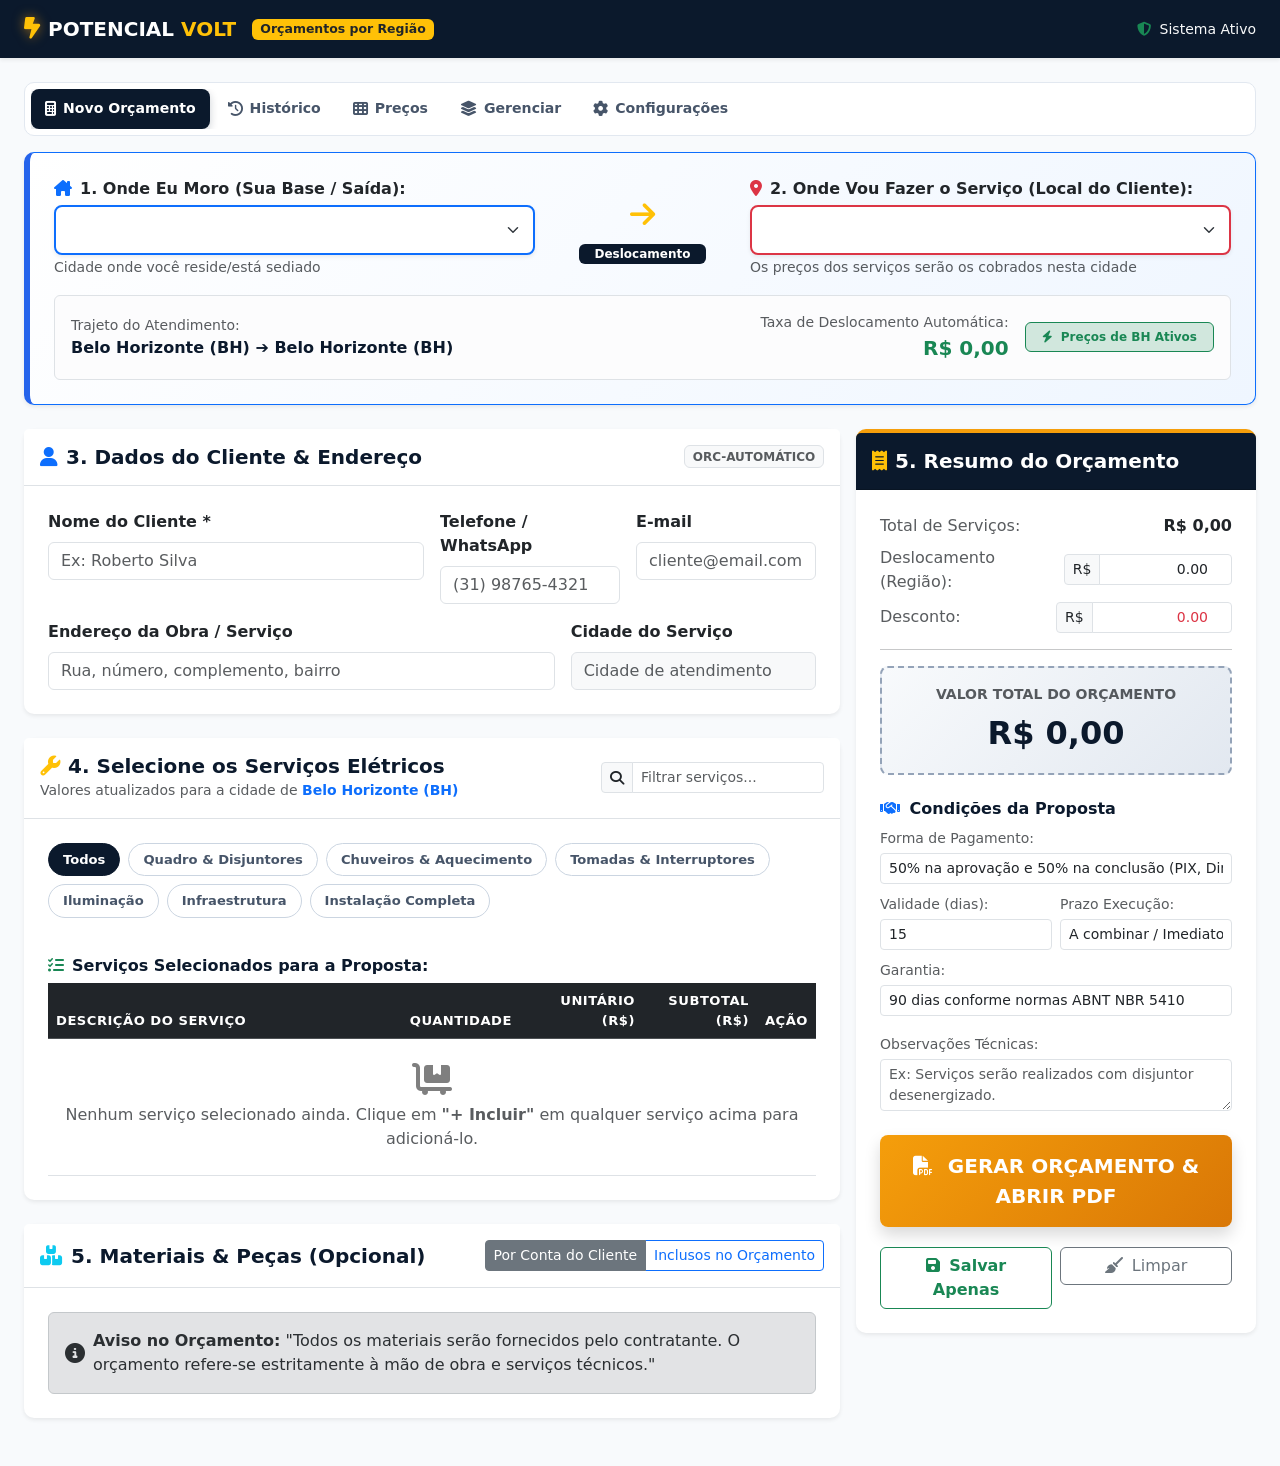
==== commit e3c195a4: "Layout 100% compativel com celular: todas as 5 abas visiveis e tabelas responsivas touch" ====
--- a/templates/index.html
+++ b/templates/index.html
@@ -41,33 +41,40 @@
     <div class="container-fluid px-4 py-4">
 
         <!-- NAVEGAÇÃO EM ABAS -->
-        <ul class="nav nav-pills custom-pills mb-4" id="mainTab" role="tablist">
-            <li class="nav-item" role="presentation">
-                <button class="nav-link active" id="novo-orcamento-tab" data-bs-toggle="pill" data-bs-target="#novo-orcamento" type="button" role="tab">
-                    <i class="fa-solid fa-calculator me-2"></i>Novo Orçamento
-                </button>
-            </li>
-            <li class="nav-item" role="presentation">
-                <button class="nav-link" id="historico-tab" data-bs-toggle="pill" data-bs-target="#historico" type="button" role="tab" onclick="carregarHistorico()">
-                    <i class="fa-solid fa-clock-rotate-left me-2"></i>Histórico de Orçamentos
-                </button>
-            </li>
-            <li class="nav-item" role="presentation">
-                <button class="nav-link" id="matriz-tab" data-bs-toggle="pill" data-bs-target="#matriz" type="button" role="tab" onclick="carregarMatrizPrecos()">
-                    <i class="fa-solid fa-table-cells me-2"></i>Preços por Região
-                </button>
-            </li>
-            <li class="nav-item" role="presentation">
-                <button class="nav-link" id="cadastros-tab" data-bs-toggle="pill" data-bs-target="#cadastros" type="button" role="tab" onclick="carregarCadastros()">
-                    <i class="fa-solid fa-layer-group me-2"></i>Gerenciar Serviços & Regiões
-                </button>
-            </li>
-            <li class="nav-item" role="presentation">
-                <button class="nav-link" id="config-tab" data-bs-toggle="pill" data-bs-target="#config" type="button" role="tab" onclick="carregarConfiguracoes()">
-                    <i class="fa-solid fa-gear me-2"></i>Configurações da Empresa
-                </button>
-            </li>
-        </ul>
+        <div class="nav-tabs-wrapper mb-3">
+            <ul class="nav nav-pills custom-pills" id="mainTab" role="tablist">
+                <li class="nav-item" role="presentation">
+                    <button class="nav-link active" id="novo-orcamento-tab" data-bs-toggle="pill" data-bs-target="#novo-orcamento" type="button" role="tab">
+                        <i class="fa-solid fa-calculator"></i>
+                        <span class="tab-label">Novo Orçamento</span>
+                    </button>
+                </li>
+                <li class="nav-item" role="presentation">
+                    <button class="nav-link" id="historico-tab" data-bs-toggle="pill" data-bs-target="#historico" type="button" role="tab" onclick="carregarHistorico()">
+                        <i class="fa-solid fa-clock-rotate-left"></i>
+                        <span class="tab-label">Histórico</span>
+                    </button>
+                </li>
+                <li class="nav-item" role="presentation">
+                    <button class="nav-link" id="matriz-tab" data-bs-toggle="pill" data-bs-target="#matriz" type="button" role="tab" onclick="carregarMatrizPrecos()">
+                        <i class="fa-solid fa-table-cells"></i>
+                        <span class="tab-label">Preços</span>
+                    </button>
+                </li>
+                <li class="nav-item" role="presentation">
+                    <button class="nav-link" id="cadastros-tab" data-bs-toggle="pill" data-bs-target="#cadastros" type="button" role="tab" onclick="carregarCadastros()">
+                        <i class="fa-solid fa-layer-group"></i>
+                        <span class="tab-label">Gerenciar</span>
+                    </button>
+                </li>
+                <li class="nav-item" role="presentation">
+                    <button class="nav-link" id="config-tab" data-bs-toggle="pill" data-bs-target="#config" type="button" role="tab" onclick="carregarConfiguracoes()">
+                        <i class="fa-solid fa-gear"></i>
+                        <span class="tab-label">Configurações</span>
+                    </button>
+                </li>
+            </ul>
+        </div>
 
         <!-- CONTEÚDO DAS ABAS -->
         <div class="tab-content" id="mainTabContent">
--- a/static/css/style.css
+++ b/static/css/style.css
@@ -31,6 +31,15 @@
 
 .fs-7 { font-size: 0.78rem; }
 
+/* ===================== WRAPPER DE ABAS ===================== */
+.nav-tabs-wrapper {
+    background: #ffffff;
+    border-radius: 10px;
+    border: 1px solid #e2e8f0;
+    padding: 6px;
+    overflow: hidden;
+}
+
 /* ===================== PILLS DE NAVEGAÇÃO ===================== */
 .custom-pills {
     display: flex;
@@ -38,8 +47,9 @@
     overflow-x: auto;
     -webkit-overflow-scrolling: touch;
     scrollbar-width: none;
-    gap: 6px;
-    padding-bottom: 4px;
+    gap: 4px;
+    padding: 0;
+    margin: 0;
 }
 
 .custom-pills::-webkit-scrollbar { display: none; }
@@ -47,23 +57,71 @@
 .custom-pills .nav-link {
     color: #475569;
     font-weight: 600;
-    padding: 9px 16px;
+    padding: 9px 14px;
     border-radius: 8px;
     white-space: nowrap;
     flex-shrink: 0;
     transition: all 0.2s ease;
-    background: #ffffff;
-    border: 1px solid #e2e8f0;
+    background: transparent;
+    border: none;
     font-size: 0.88rem;
-}
-
+    display: flex;
+    align-items: center;
+    gap: 7px;
+}
+
+.custom-pills .nav-link i { font-size: 0.95rem; }
 .custom-pills .nav-link:hover { color: var(--navy-main); background-color: #f1f5f9; }
 
 .custom-pills .nav-link.active {
     background-color: var(--navy-main);
     color: #ffffff;
-    border-color: var(--navy-main);
-    box-shadow: 0 4px 10px rgba(11, 25, 44, 0.15);
+    box-shadow: 0 3px 8px rgba(11, 25, 44, 0.2);
+}
+
+/* ===================== ABAS MOBILE — BOTTOM NAV STYLE ===================== */
+@media (max-width: 767.98px) {
+    .nav-tabs-wrapper {
+        position: sticky;
+        top: 0;
+        z-index: 100;
+        border-radius: 0;
+        border-left: none;
+        border-right: none;
+        border-top: none;
+        padding: 4px 6px;
+        box-shadow: 0 2px 8px rgba(0,0,0,0.08);
+    }
+
+    .custom-pills {
+        justify-content: space-between;
+        gap: 2px;
+    }
+
+    .custom-pills .nav-item {
+        flex: 1;
+    }
+
+    .custom-pills .nav-link {
+        flex-direction: column;
+        align-items: center;
+        justify-content: center;
+        padding: 7px 4px;
+        font-size: 0.62rem;
+        gap: 3px;
+        width: 100%;
+        text-align: center;
+        border-radius: 8px;
+    }
+
+    .custom-pills .nav-link i {
+        font-size: 1.05rem;
+    }
+
+    .tab-label {
+        display: block;
+        line-height: 1.1;
+    }
 }
 
 /* ===================== SELETOR DE REGIÃO ===================== */
@@ -330,10 +388,33 @@
     #tabelaHistorico th, #tabelaHistorico td {
         font-size: 0.78rem;
         padding: 6px;
+        white-space: nowrap;
     }
 
     /* ---- Tabela matriz de preços ---- */
     .input-preco-matriz { width: 80px; font-size: 0.82rem; }
+    #containerMatrizPrecos table th,
+    #containerMatrizPrecos table td {
+        white-space: nowrap;
+    }
+
+    /* ---- Scroll horizontal fluido e visível no celular ---- */
+    .table-responsive {
+        border-radius: 8px;
+        border: 1px solid #e2e8f0;
+        -webkit-overflow-scrolling: touch;
+        overflow-x: auto !important;
+        position: relative;
+    }
+
+    .table-responsive::-webkit-scrollbar {
+        height: 6px;
+    }
+
+    .table-responsive::-webkit-scrollbar-thumb {
+        background: #cbd5e1;
+        border-radius: 4px;
+    }
 
     /* ---- Abas de Gerenciar: colunas em coluna única ---- */
     .col-lg-5, .col-lg-7 {
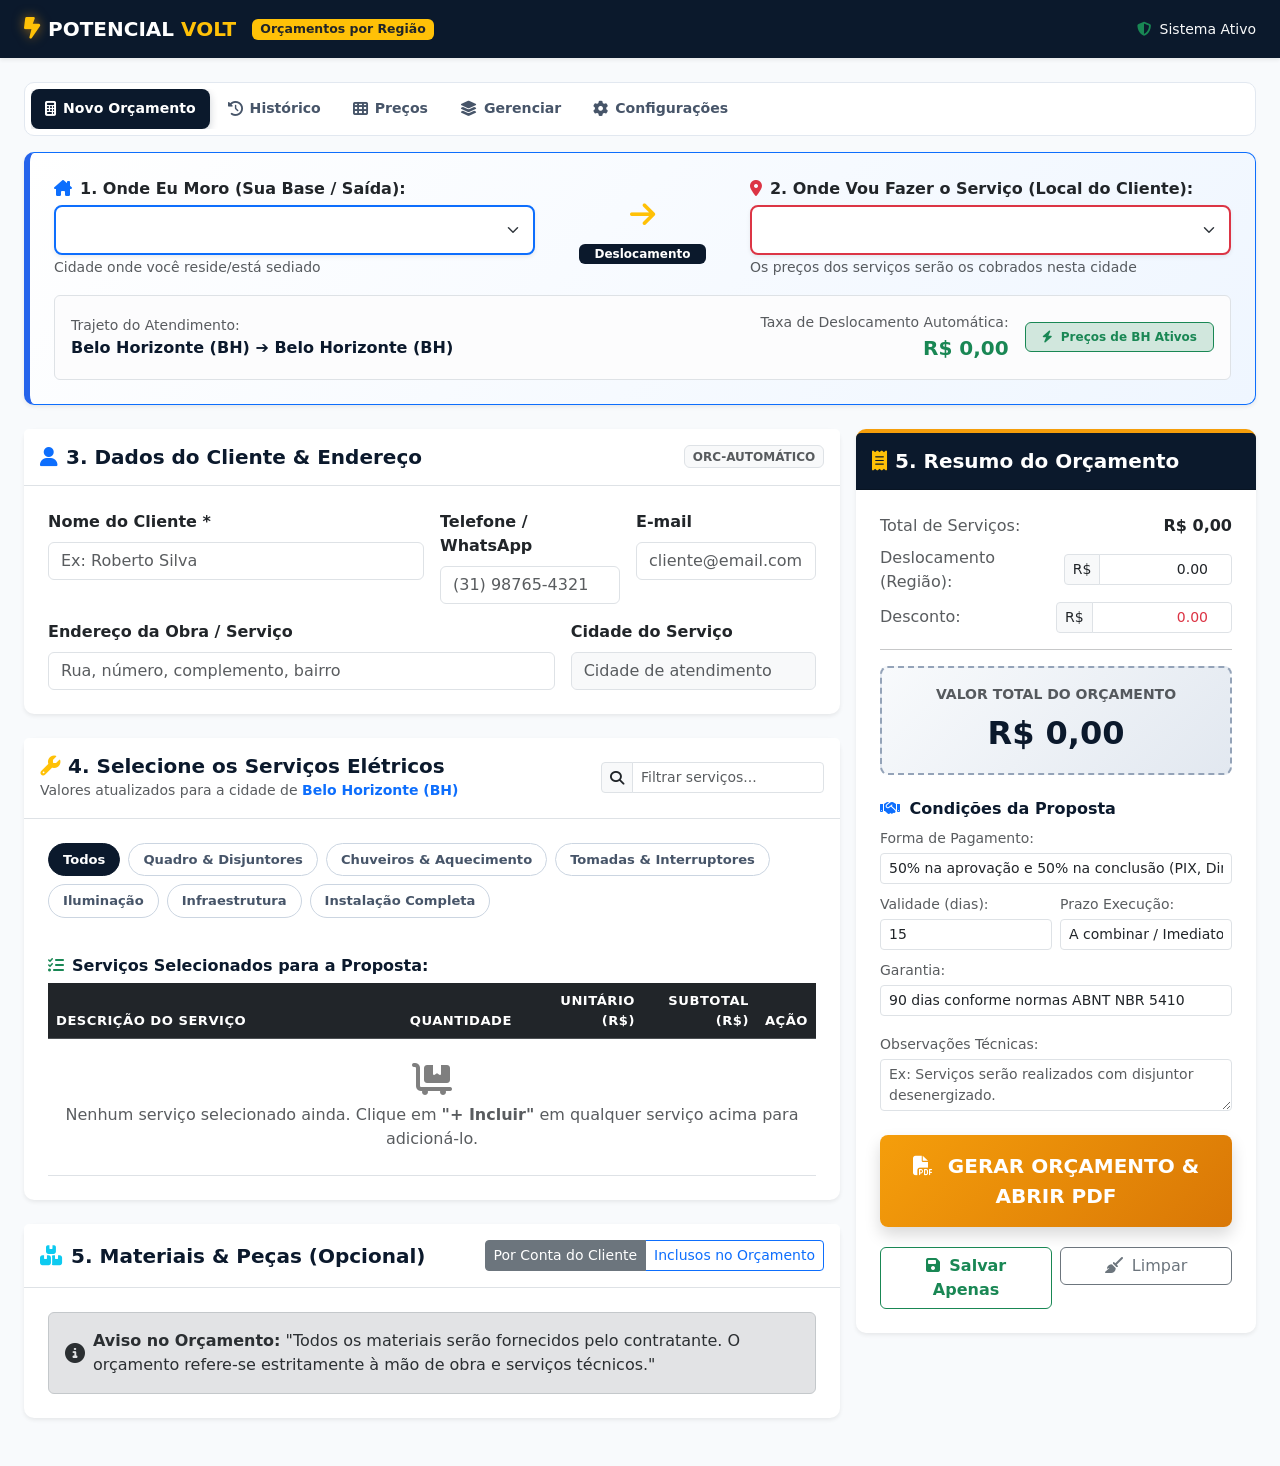
==== commit ca4aae1f: "Historico de orcamentos em cards no celular: botoes de editar, pdf, whats e excluir 100% visiveis se" ====
--- a/templates/index.html
+++ b/templates/index.html
@@ -426,8 +426,14 @@
                             <button class="btn btn-outline-primary btn-sm" onclick="carregarHistorico()"><i class="fa-solid fa-rotate-right"></i></button>
                         </div>
                     </div>
-                    <div class="card-body p-4">
-                        <div class="table-responsive">
+                    <div class="card-body p-3 p-md-4">
+                        <!-- LISTAGEM EM CARDS PARA CELULAR (SEM ROLAR PARA O LADO) -->
+                        <div class="d-md-none" id="listaHistoricoMobile">
+                            <div class="text-center py-4 text-muted">Carregando histórico...</div>
+                        </div>
+
+                        <!-- TABELA COMPLETA PARA COMPUTADOR / TABLET -->
+                        <div class="table-responsive d-none d-md-block">
                             <table class="table table-hover align-middle" id="tabelaHistorico">
                                 <thead class="table-dark">
                                     <tr>
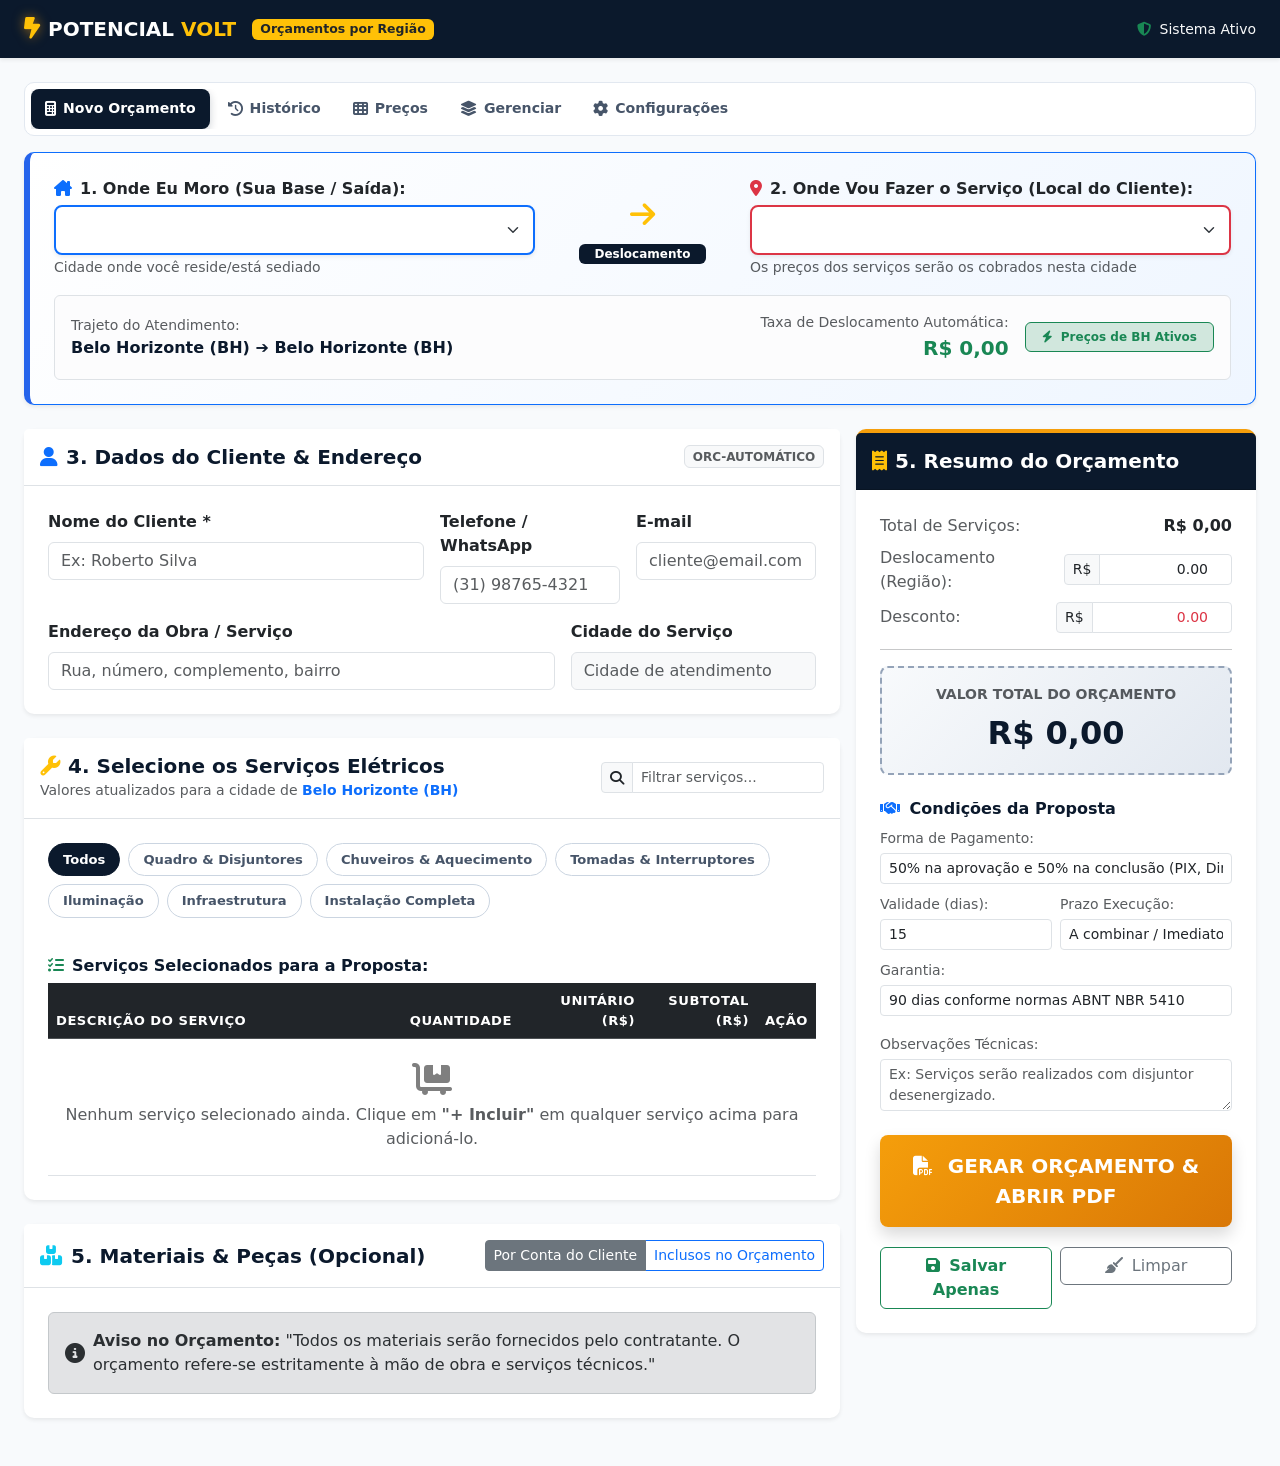
==== commit 3d025f81: "Corrigir acao de 2 cliques e 2 toques no celular para abrir orcamento direto" ====
--- a/templates/index.html
+++ b/templates/index.html
@@ -419,7 +419,7 @@
                     <div class="card-header bg-white py-3 border-bottom d-flex justify-content-between align-items-center flex-wrap gap-2">
                         <div>
                             <h5 class="mb-0 fw-bold text-navy"><i class="fa-solid fa-folder-open me-2 text-primary"></i>Histórico de Orçamentos Emitidos</h5>
-                            <small class="text-muted"><i class="fa-solid fa-computer-mouse me-1 text-primary"></i>Dê <strong>2 cliques</strong> em qualquer orçamento na tabela para abri-lo / imprimir diretamente em PDF.</small>
+                            <small class="text-muted"><i class="fa-solid fa-hand-pointer me-1 text-primary"></i>Dê <strong>2 cliques</strong> (ou 2 toques no celular) em qualquer orçamento para abrir o PDF.</small>
                         </div>
                         <div class="d-flex gap-2">
                             <input type="text" class="form-control form-control-sm" id="filtroHistorico" placeholder="Pesquisar por cliente, número ou região..." onkeyup="filtrarTabelaHistorico()">
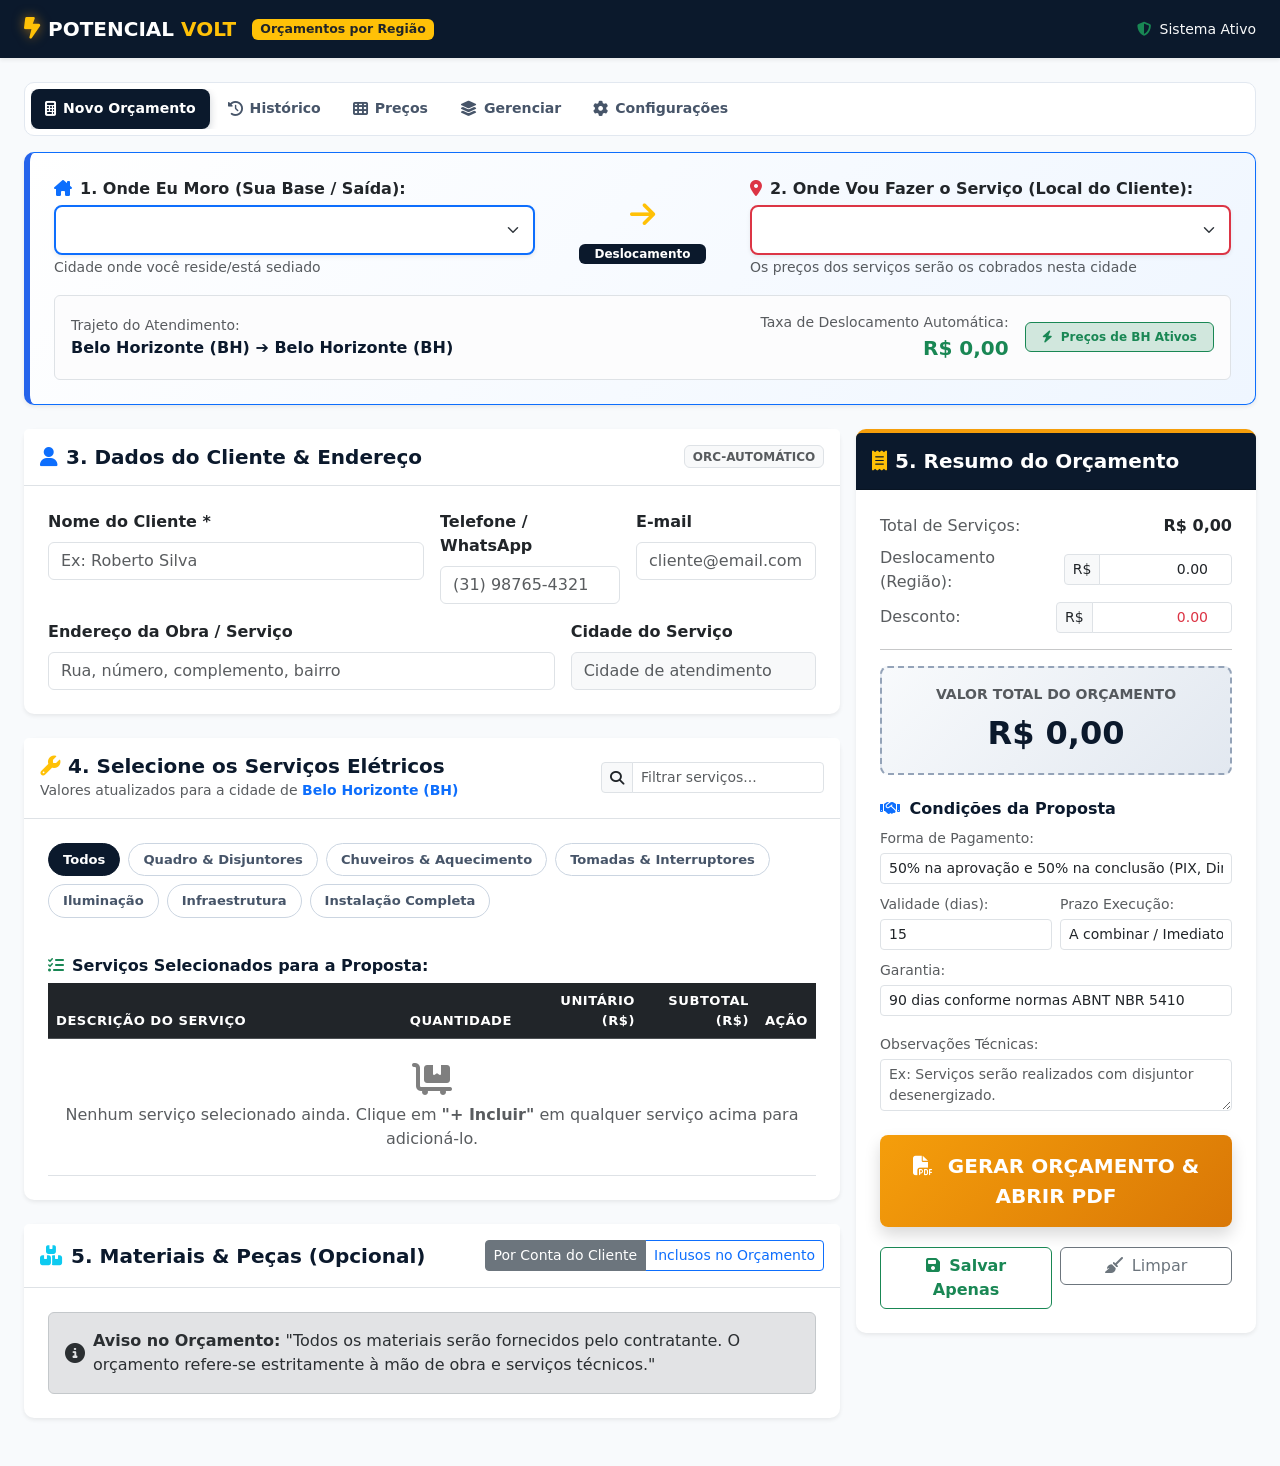
==== commit 6d3085c8: "Implementar Robo de Cotacao de Mercado e Agendamento Automatico Mensal via Vercel Crons" ====
--- a/templates/index.html
+++ b/templates/index.html
@@ -463,11 +463,16 @@
                     <div class="card-header bg-white py-3 border-bottom d-flex justify-content-between align-items-center flex-wrap gap-2">
                         <div>
                             <h5 class="mb-0 fw-bold text-navy"><i class="fa-solid fa-table-cells me-2 text-warning"></i>Tabela Geral de Preços por Região</h5>
-                            <small class="text-muted">Você pode alterar qualquer preço diretamente na tabela e clicar em "Salvar". O programa usará esses valores automaticamente nos orçamentos daquela região.</small>
-                        </div>
-                        <button class="btn btn-primary btn-sm" onclick="carregarMatrizPrecos()">
-                            <i class="fa-solid fa-rotate-right me-1"></i>Atualizar Tabela
-                        </button>
+                            <small class="text-muted">Preços sincronizados com as cotações de mercado de BH e RMBH. Você pode editar manualmente ou acionar o robô de cotação.</small>
+                        </div>
+                        <div class="d-flex gap-2 flex-wrap">
+                            <button class="btn btn-outline-success btn-sm fw-bold shadow-sm" onclick="abrirModalRoboCotacao()">
+                                <i class="fa-solid fa-robot me-1"></i> Robô de Cotação de Mercado
+                            </button>
+                            <button class="btn btn-primary btn-sm shadow-sm" onclick="carregarMatrizPrecos()">
+                                <i class="fa-solid fa-rotate-right me-1"></i> Recarregar
+                            </button>
+                        </div>
                     </div>
                     <div class="card-body p-4">
                         <div class="table-responsive" id="containerMatrizPrecos">
@@ -741,6 +746,53 @@
         </div>
     </div>
 
+    <!-- ==================== MODAL ROBÔ DE COTAÇÃO DE MERCADO ==================== -->
+    <div class="modal fade" id="modalRoboCotacao" tabindex="-1">
+        <div class="modal-dialog modal-dialog-centered">
+            <div class="modal-content border-0 shadow-lg">
+                <div class="modal-header bg-dark text-white">
+                    <h5 class="modal-title"><i class="fa-solid fa-robot text-warning me-2"></i>Robô de Cotação de Mercado</h5>
+                    <button type="button" class="btn-close btn-close-white" data-bs-dismiss="modal"></button>
+                </div>
+                <div class="modal-body p-4">
+                    <p class="text-muted small mb-3">
+                        O robô consulta a base de cotações das plataformas de serviços de BH e Região Metropolitana (GetNinjas, Habitissimo, Workfly) e atualiza automaticamente todos os <strong>24 serviços</strong> nas <strong>5 cidades</strong>.
+                    </p>
+
+                    <div class="card bg-light border p-3 mb-3">
+                        <h6 class="fw-bold mb-2 text-navy"><i class="fa-solid fa-sliders me-1"></i> Opções de Sincronização:</h6>
+                        
+                        <div class="form-check mb-2">
+                            <input class="form-check-input" type="checkbox" id="chkAplicarInflacao">
+                            <label class="form-check-label small" for="chkAplicarInflacao">
+                                <strong>Corrigir pela inflação oficial (IPCA / Banco Central)</strong>
+                            </label>
+                        </div>
+
+                        <div class="mt-2">
+                            <label class="form-label small fw-semibold">Ajuste Percentual Adicional (%):</label>
+                            <div class="input-group input-group-sm" style="max-width: 160px;">
+                                <input type="number" class="form-control" id="inputPercentualExtra" value="0" step="1" min="-30" max="50">
+                                <span class="input-group-text">%</span>
+                            </div>
+                            <small class="text-muted" style="font-size: 0.75rem;">(Ex: digite 5 para aplicar +5% em todos os valores)</small>
+                        </div>
+                    </div>
+
+                    <div id="statusRoboCotacao" class="d-none alert alert-info py-2 small">
+                        <i class="fa-solid fa-spinner fa-spin me-2"></i> Consultando e atualizando tabela de preços...
+                    </div>
+                </div>
+                <div class="modal-footer">
+                    <button type="button" class="btn btn-secondary" data-bs-dismiss="modal">Fechar</button>
+                    <button type="button" class="btn btn-success fw-bold" id="btnDispararRobo" onclick="dispararRoboCotacao()">
+                        <i class="fa-solid fa-bolt me-1"></i> Executar Cotação Agora
+                    </button>
+                </div>
+            </div>
+        </div>
+    </div>
+
     <!-- Bootstrap 5 JS Bundle -->
     <script src="https://cdn.jsdelivr.net/npm/bootstrap@5.3.3/dist/js/bootstrap.bundle.min.js"></script>
     <script src="/static/js/app.js"></script>
